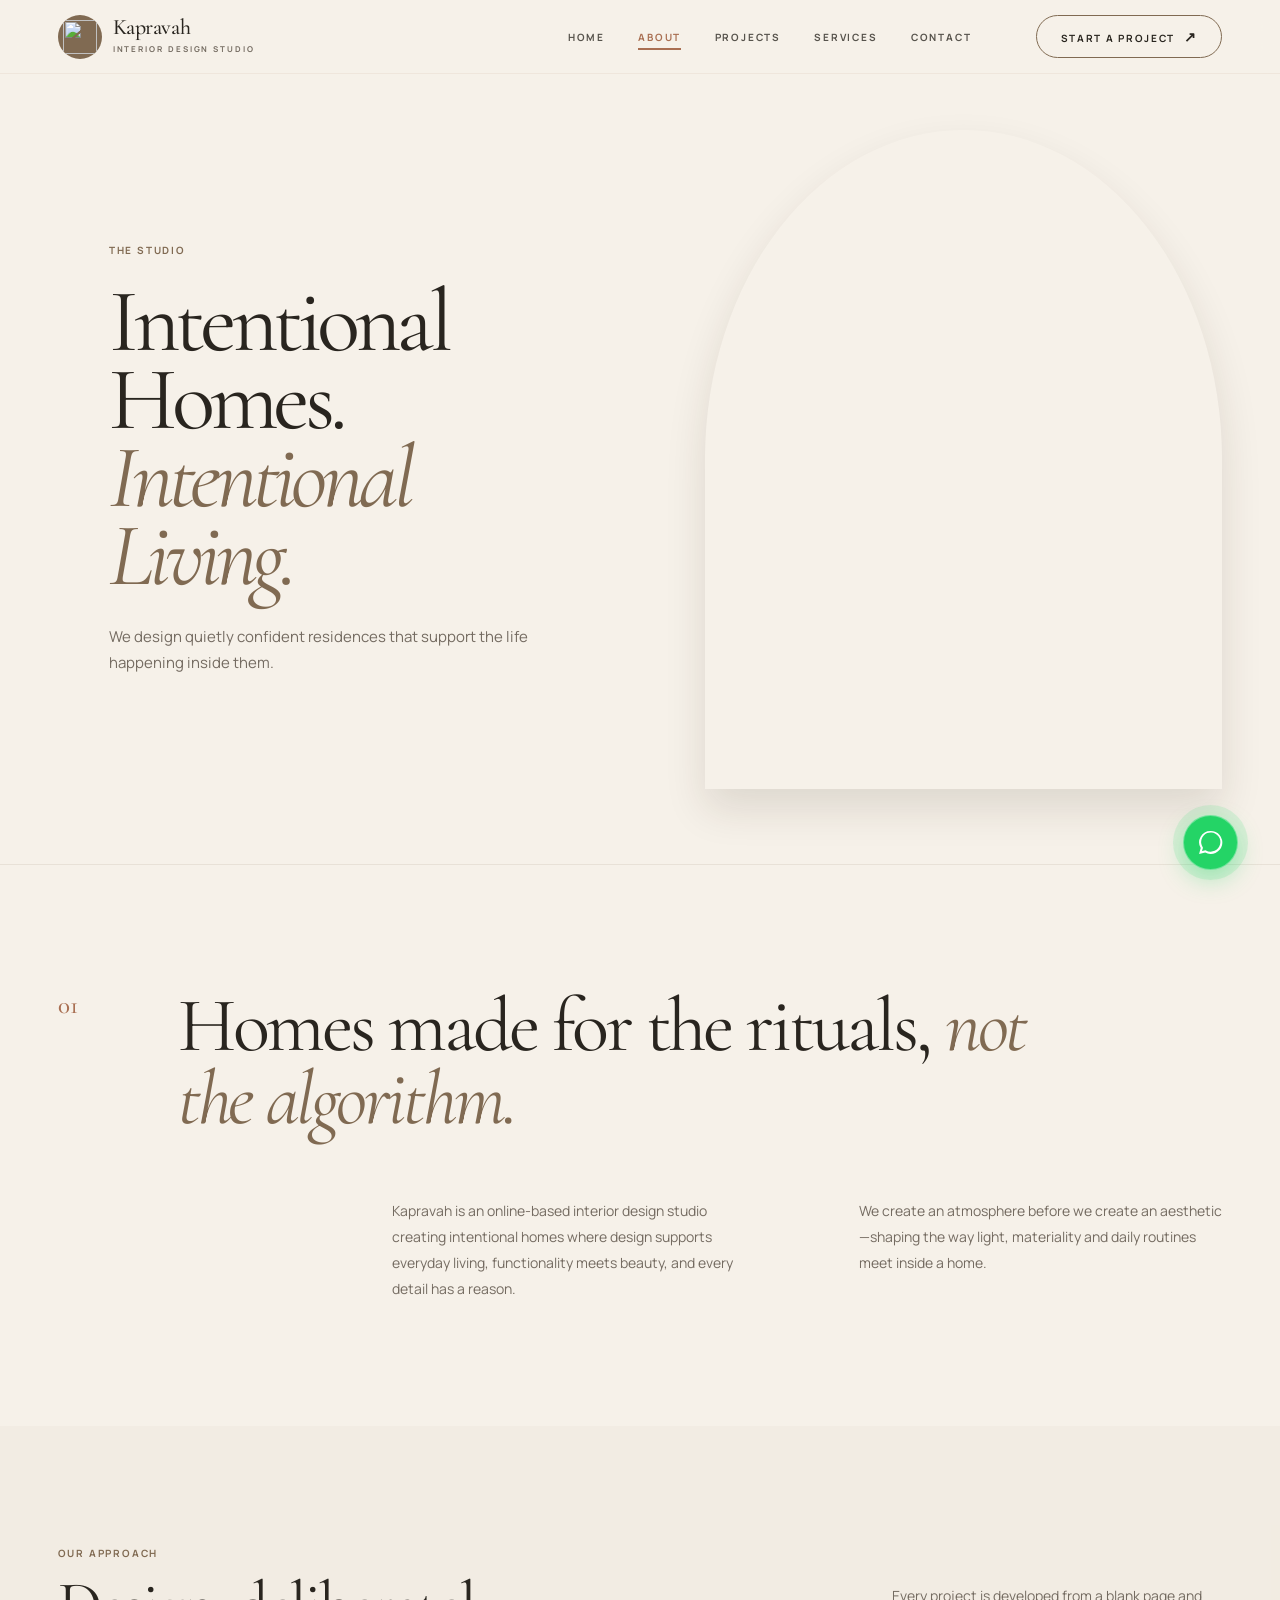
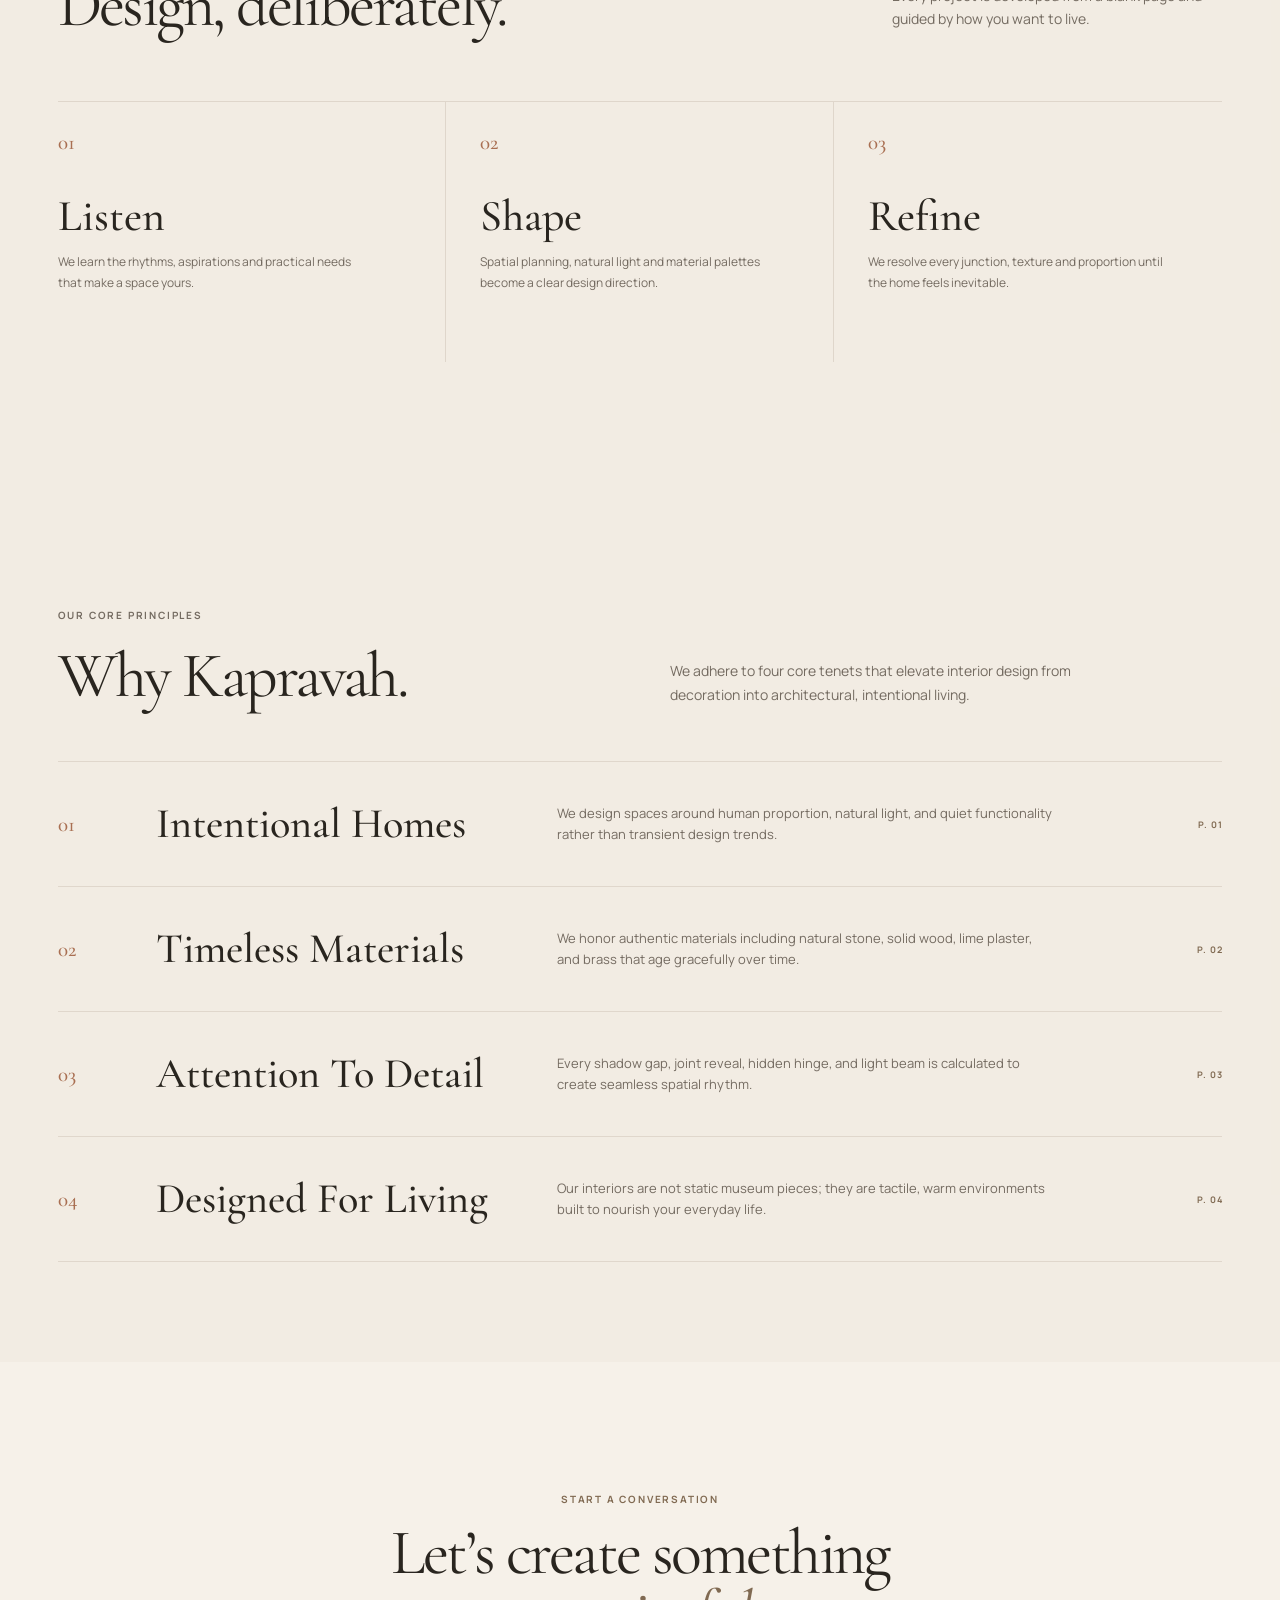
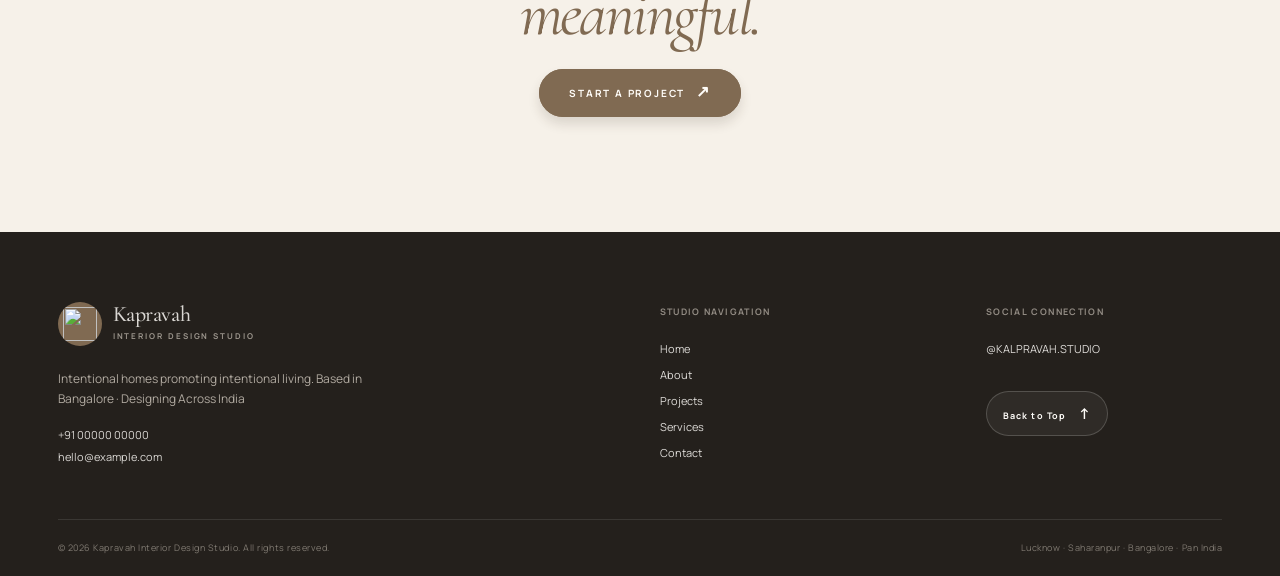
==== about/index.html @ a0713e0c "adding multi pages" ====
<!doctype html>
<html lang="en">
  <head>
    <meta charset="UTF-8" /><meta name="viewport" content="width=device-width, initial-scale=1.0" />
    <meta name="description" content="About Kapravah Studio." /><title>About — Kapravah Studio</title>
    <link rel="preconnect" href="https://fonts.googleapis.com" /><link rel="preconnect" href="https://fonts.gstatic.com" crossorigin />
    <link href="https://fonts.googleapis.com/css2?family=Cormorant+Garamond:ital,wght@0,300;0,400;0,500;0,600;1,400;1,500&family=Manrope:wght@300;400;500;600;700&display=swap" rel="stylesheet" />
    <link rel="stylesheet" href="../styles.css" />
  </head>
  <body class="inner-page">
    <button class="whatsapp" type="button" aria-label="Open WhatsApp placeholder" data-placeholder="WhatsApp"><span class="whatsapp-tip">Chat on WhatsApp</span><span class="whatsapp-pulse"></span><svg viewBox="0 0 32 32" aria-hidden="true"><path d="M16 3.2a12.6 12.6 0 0 0-10.8 19l-1.8 6.6 6.8-1.8A12.7 12.7 0 1 0 16 3.2Zm0 22.9c-1.8 0-3.5-.5-5-1.4l-.4-.2-4 1 1.1-3.8-.3-.4a10.6 10.6 0 1 1 8.6 4.8Z"/></svg></button>
    <header class="site-header" id="home"><a class="brand" href="../" aria-label="Kapravah Studio home"><span class="brand-mark"><img src="https://kalpravah-ali.vercel.app/logo-cream-transparent.png" alt="" /></span><span><strong>Kapravah</strong><small>INTERIOR DESIGN STUDIO</small></span></a><nav class="desktop-nav" aria-label="Main navigation"><a href="../">HOME</a><a class="active" href="./">ABOUT</a><a href="../projects/">PROJECTS</a><a href="../services/">SERVICES</a><a href="../contact/">CONTACT</a></nav><a class="header-cta desktop-cta" href="../contact/">START A PROJECT <span>↗</span></a><button class="menu-toggle" type="button" aria-expanded="false" aria-controls="mobile-menu"><span></span><span></span><span></span></button></header>
    <aside class="mobile-menu" id="mobile-menu" aria-hidden="true"><div class="mobile-menu-top"><a class="brand" href="../"><span class="brand-mark"><img src="https://kalpravah-ali.vercel.app/logo-cream-transparent.png" alt="" /></span><span><strong>Kapravah</strong><small>INTERIOR DESIGN STUDIO</small></span></a><button class="menu-close" type="button" aria-label="Close navigation menu">×</button></div><nav><a href="../">HOME</a><a href="./">ABOUT</a><a href="../projects/">PROJECTS</a><a href="../services/">SERVICES</a><a href="../contact/">CONTACT</a></nav><a class="mobile-project" href="../contact/">START A PROJECT</a></aside>
    <main>
      <section class="page-hero page-hero-about"><div class="page-hero-copy reveal"><p class="section-kicker">THE STUDIO</p><h1>Intentional Homes.<br /><em>Intentional Living.</em></h1><p>We design quietly confident residences that support the life happening inside them.</p></div><div class="page-hero-image reveal"><img src="https://kalpravah-ali.vercel.app/product/p1-1.jpg" alt="Kapravah living space" /></div></section>
      <section class="about-story"><div class="about-statement reveal"><span>01</span><h2>Homes made for the rituals, <em>not the algorithm.</em></h2></div><div class="about-columns reveal"><p>Kapravah is an online-based interior design studio creating intentional homes where design supports everyday living, functionality meets beauty, and every detail has a reason.</p><p>We create an atmosphere before we create an aesthetic—shaping the way light, materiality and daily routines meet inside a home.</p></div></section>
      <section class="process-section"><div class="section-heading reveal"><div><p class="section-kicker">OUR APPROACH</p><h2>Design, deliberately.</h2></div><p>Every project is developed from a blank page and guided by how you want to live.</p></div><div class="process-list"><article class="reveal"><span>01</span><h3>Listen</h3><p>We learn the rhythms, aspirations and practical needs that make a space yours.</p></article><article class="reveal"><span>02</span><h3>Shape</h3><p>Spatial planning, natural light and material palettes become a clear design direction.</p></article><article class="reveal"><span>03</span><h3>Refine</h3><p>We resolve every junction, texture and proportion until the home feels inevitable.</p></article></div></section>
      <section class="principles"><div class="principles-head reveal"><p class="section-kicker">OUR CORE PRINCIPLES</p><h2>Why Kapravah.</h2><p>We adhere to four core tenets that elevate interior design from decoration into architectural, intentional living.</p></div><div class="principle-list" id="principle-list"></div></section>
      <section class="inner-cta reveal"><p class="section-kicker">START A CONVERSATION</p><h2>Let’s create something <em>meaningful.</em></h2><a class="button button-solid" href="../contact/">START A PROJECT <span>↗</span></a></section>
    </main>
    <footer><div class="footer-top"><div class="footer-brand"><a class="brand" href="../"><span class="brand-mark"><img src="https://kalpravah-ali.vercel.app/logo-cream-transparent.png" alt="" /></span><span><strong>Kapravah</strong><small>INTERIOR DESIGN STUDIO</small></span></a><p>Intentional homes promoting intentional living. Based in Bangalore · Designing Across India</p><a href="tel:+910000000000">+91 00000 00000</a><a href="mailto:hello@example.com">hello@example.com</a></div><div class="footer-nav"><p>STUDIO NAVIGATION</p><a href="../">Home</a><a href="./">About</a><a href="../projects/">Projects</a><a href="../services/">Services</a><a href="../contact/">Contact</a></div><div class="footer-social"><p>SOCIAL CONNECTION</p><a href="../contact/">@KALPRAVAH.STUDIO</a><button type="button" data-scroll="home">Back to Top <span>↑</span></button></div></div><div class="footer-bottom"><span>© 2026 Kapravah Interior Design Studio. All rights reserved.</span><span>Lucknow · Saharanpur · Bangalore · Pan India</span></div></footer><div class="toast" role="status" aria-live="polite"></div><script src="../script.js"></script>
  </body>
</html>
---- styles.css ----
:root {
  --paper: #f6f1e9;
  --ivory: #fffdf9;
  --ink: #29251f;
  --muted: #746b61;
  --taupe: #806a52;
  --clay: #a96f52;
  --line: #e7ddd0;
  --dark: #24201c;
  --sans: "Manrope", sans-serif;
  --serif: "Cormorant Garamond", serif;
}

* { box-sizing: border-box; }
html { scroll-behavior: smooth; }
body { margin: 0; color: var(--ink); background: var(--paper); font-family: var(--sans); font-size: 14px; }
body.menu-open { overflow: hidden; }
button, a { font: inherit; }
button { cursor: pointer; }
a { color: inherit; text-decoration: none; }
img { display: block; width: 100%; }

.intro-screen { background: var(--paper); position: fixed; z-index: 100; inset: 0; color: var(--ink); transition: opacity .6s ease, visibility .6s ease; }
.intro-screen.is-gone { opacity: 0; visibility: hidden; pointer-events: none; }
.intro-kicker, .intro-location, .intro-year { position: absolute; color: var(--muted); font-size: 10px; letter-spacing: .22em; font-weight: 700; }
.intro-kicker { top: 9%; right: 6%; }
.intro-location { bottom: 7%; left: 6%; }
.intro-year { bottom: 7%; right: 6%; }
.intro-center { position: absolute; left: 50%; top: 49%; width: 500px; text-align: center; transform: translate(-50%, -50%); }
.intro-center h1 { margin: 0 0 48px; font: 400 clamp(44px, 5vw, 78px)/1 var(--serif); }
.intro-center h1 em { color: var(--taupe); }
.intro-counter { margin-bottom: 36px; font-family: var(--serif); }
.intro-counter span { font-size: clamp(56px, 5vw, 84px); line-height: 0; }
.intro-counter sup { font-size: 28px; color: var(--taupe); }
.intro-line { width: 55%; height: 1px; margin: 0 auto 24px; background: var(--line); }
.intro-center p { font-size: 10px; letter-spacing: .2em; font-weight: 700; }

.site-header { position: sticky; top: 0; z-index: 40; display: flex; align-items: center; justify-content: space-between; min-height: 74px; padding: 14px max(4.5vw, 24px); border-bottom: 1px solid rgba(231,221,208,.55); background: rgba(246,241,233,.86); backdrop-filter: blur(14px); }
.brand { display: inline-flex; align-items: center; gap: 11px; min-width: max-content; }
.brand-mark { width: 44px; height: 44px; padding: 5px; overflow: hidden; border-radius: 50%; background: var(--taupe); }
.brand-mark img { height: 100%; object-fit: contain; }
.brand strong { display: block; font: 500 22px/.8 var(--serif); letter-spacing: -.02em; }
.brand small { display: block; margin-top: 6px; color: var(--muted); font-size: 8px; font-weight: 700; letter-spacing: .24em; white-space: nowrap; }
.desktop-nav { display: flex; align-items: center; gap: clamp(20px, 2.6vw, 42px); margin-left: auto; margin-right: clamp(25px, 5vw, 76px); }
.desktop-nav a { position: relative; padding: 6px 0; color: rgba(41,37,31,.78); font-size: 10px; font-weight: 700; letter-spacing: .18em; }
.desktop-nav a::after { position: absolute; right: 0; bottom: 0; left: 0; height: 1.5px; content: ""; background: var(--clay); transform: scaleX(0); transform-origin: left; transition: transform .25s; }
.desktop-nav a:hover, .desktop-nav a.active { color: var(--clay); }
.desktop-nav a:hover::after, .desktop-nav a.active::after { transform: scaleX(1); }
.header-cta, .drawer-cta { border: 1px solid var(--taupe); border-radius: 999px; padding: 11px 24px; background: transparent; color: var(--ink); font-size: 10px; font-weight: 700; letter-spacing: .17em; transition: .25s ease; }
.header-cta:hover, .drawer-cta:hover { color: var(--ivory); background: var(--taupe); }
.header-cta span, .drawer-cta span { margin-left: 5px; font-size: 14px; }
.menu-toggle { display: none; width: 35px; padding: 5px 0; border: 0; background: none; }
.menu-toggle span { display: block; width: 20px; height: 2px; margin: 4px auto; background: var(--ink); transition: .25s; }
.menu-toggle i { display: none; }

.mobile-menu { position: fixed; z-index: 60; inset: 0; display: flex; flex-direction: column; padding: 24px; background: rgba(246,241,233,.98); transform: translateY(-105%); transition: transform .45s cubic-bezier(.2,.8,.2,1); }
.mobile-menu.open { transform: none; }
.mobile-menu-top { display: flex; align-items: center; justify-content: space-between; }
.mobile-menu .brand-mark { width: 43px; height: 43px; }
.mobile-menu .brand strong { font-size: 21px; }
.mobile-menu .drawer-cta { display: none; margin-left: auto; margin-right: 30px; }
.menu-close { width: 42px; height: 42px; border: 1px solid rgba(128,106,82,.5); border-radius: 50%; background: transparent; color: var(--taupe); font: 300 38px/32px var(--serif); }
.mobile-menu nav { display: grid; gap: 18px; padding: 34px 0 22px; }
.mobile-menu nav a { color: var(--muted); font-size: 14px; font-weight: 700; letter-spacing: .18em; }
.mobile-menu nav a:first-child { color: var(--clay); }
.mobile-project { width: 100%; margin-top: 0; border: 0; border-radius: 999px; padding: 14px; color: var(--ivory); background: var(--taupe); font-size: 10px; font-weight: 700; letter-spacing: .17em; }

.whatsapp { position: fixed; z-index: 45; right: 42px; bottom: 30px; display: grid; width: 55px; height: 55px; place-items: center; border: 1px solid rgba(255,255,255,.4); border-radius: 50%; background: #25d366; color: #fff; box-shadow: 0 9px 25px rgba(37,211,102,.35); transition: transform .2s; }
.whatsapp:hover { transform: scale(1.08); }
.whatsapp svg { position: relative; z-index: 1; width: 29px; fill: currentColor; }
.whatsapp-pulse { position: absolute; inset: -11px; z-index: -1; border-radius: 50%; background: rgba(37,211,102,.13); animation: pulse 2s infinite; }
.whatsapp-tip { position: absolute; right: 68px; width: max-content; padding: 8px 12px; border-radius: 99px; background: var(--ink); color: var(--ivory); font-size: 10px; opacity: 0; pointer-events: none; transform: translateX(10px); transition: .2s; }
.whatsapp:hover .whatsapp-tip { opacity: 1; transform: none; }
@keyframes pulse { 50% { transform: scale(.9); opacity: .25; } }

main { overflow: clip; }
.section-grid { position: relative; display: grid; grid-template-columns: minmax(0, 1fr) minmax(370px, .9fr); gap: clamp(54px, 7vw, 130px); max-width: 1440px; margin: auto; padding-right: max(4.5vw, 24px); padding-left: max(4.5vw, 24px); }
.hero { grid-template-columns: minmax(0, .875fr) minmax(370px, 1fr); min-height: calc(100vh - 74px); padding-top: 28px; padding-bottom: 98px; align-items: center; background-image: linear-gradient(90deg, transparent 24.95%, rgba(128,106,82,.08) 25%, transparent 25.05%, transparent 49.95%, rgba(128,106,82,.08) 50%, transparent 50.05%, transparent 74.95%, rgba(128,106,82,.08) 75%, transparent 75.05%); }
.hero-copy { padding-left: max(0px, 4vw); }
.eyebrow, .section-kicker { margin: 0 0 26px; color: var(--taupe); font-size: 10px; font-weight: 700; letter-spacing: .18em; }
.compass { display: inline-flex; align-items: center; gap: 8px; padding: 7px 13px; border: 1px solid rgba(128,106,82,.15); border-radius: 99px; background: rgba(237,228,216,.8); }
.compass::before { display: inline-grid; width: 12px; height: 12px; place-items: center; border: 1px solid var(--taupe); border-radius: 50%; content: "◇"; font-size: 8px; }
.hero h1 { max-width: 640px; margin: 0 0 34px; font: 400 clamp(58px, 6.1vw, 100px)/.91 var(--serif); letter-spacing: -.045em; }
.hero h1 span { display: block; }
@media (min-width: 701px) { .hero h1 span:first-child { max-width: 355px; } .hero h1 span:last-child { max-width: 410px; } }
.body-copy { max-width: 470px; margin: 0 0 37px; color: var(--muted); font-size: 16px; line-height: 1.65; }
.hero-actions, .contact-actions { display: flex; flex-wrap: wrap; gap: 16px; }
.button { border-radius: 99px; padding: 16px 29px; font-size: 10px; font-weight: 700; letter-spacing: .18em; transition: .25s ease; }
.button-solid { border: 1px solid var(--taupe); background: var(--taupe); color: var(--ivory); box-shadow: 0 7px 12px rgba(60,43,30,.14); }
.button-solid:hover { background: var(--clay); border-color: var(--clay); transform: translateY(-2px); }
.button span { margin-left: 7px; font-size: 16px; }
.button-outline { border: 1px solid rgba(128,106,82,.4); background: transparent; color: var(--ink); }
.button-outline:hover { border-color: var(--taupe); background: rgba(237,228,216,.55); }
.hero-photo { position: relative; max-width: 572px; margin: 0; padding-bottom: 19px; }
.hero-image-mask { overflow: hidden; border-radius: 260px 260px 0 0; box-shadow: 0 20px 37px rgba(50,33,19,.13); }
.hero-image-mask img { height: min(83vh, 750px); min-height: 520px; object-fit: cover; transition: transform 1s cubic-bezier(.2,.7,.2,1); }
.feature-chip { position: absolute; z-index: 2; bottom: -22px; left: -24px; width: 244px; padding: 15px 19px 17px; border: 1px solid var(--line); border-radius: 17px; background: rgba(255,253,249,.96); box-shadow: 0 12px 24px rgba(48,35,24,.18); }
.feature-chip > div { display: flex; justify-content: space-between; color: var(--taupe); font-size: 8px; font-weight: 700; letter-spacing: .12em; }
.feature-chip > div span { padding: 5px 8px; border-radius: 5px; background: var(--paper); }
.feature-chip strong { display: block; margin-top: 8px; font: 500 21px/1 var(--serif); }
.feature-chip small { display: block; margin-top: 5px; color: var(--muted); font-size: 9px; }

.studio { padding-top: 135px; padding-bottom: 132px; border-top: 1px solid rgba(128,106,82,.11); align-items: center; }
.studio-images { position: relative; min-height: 525px; padding: 0 60px 0 0; }
.studio-main-wrap { width: 83%; height: 505px; overflow: hidden; border-radius: 210px 210px 0 0; }
.studio-main { width: 100%; height: 100%; object-fit: cover; transition: transform 1s cubic-bezier(.2,.7,.2,1); }
.studio-detail { position: absolute; right: 0; bottom: 0; width: 45%; height: 260px; border: 4px solid var(--paper); border-radius: 12px; object-fit: cover; transition: transform .8s cubic-bezier(.2,.7,.2,1); }
.studio-copy { padding-right: max(0px, 3vw); }
.section-kicker i { display: inline-block; width: 30px; height: 1px; margin: 0 10px 3px 0; background: var(--clay); }
h2 { margin: 0; font: 400 clamp(48px, 5vw, 76px)/.95 var(--serif); letter-spacing: -.04em; }
h2 em { color: var(--taupe); }
.studio-copy > p:not(.section-kicker) { max-width: 610px; margin: 25px 0 0; color: var(--muted); font-size: 15px; line-height: 1.8; }
.studio-meta { display: flex; align-items: center; gap: 9px; margin-top: 28px; color: var(--taupe); font-size: 10px; font-weight: 700; letter-spacing: .15em; }
.studio-meta i { width: 8px; height: 8px; border-radius: 50%; background: var(--clay); }
.studio-meta b { color: var(--muted); font-weight: 500; }

.projects { max-width: 1440px; margin: auto; padding: 130px max(4.5vw, 24px) 140px; }
.section-heading { display: flex; align-items: end; justify-content: space-between; gap: 34px; margin-bottom: 46px; }
.section-heading .section-kicker { margin-bottom: 15px; }
.section-heading > p { max-width: 330px; margin: 0 0 6px; color: var(--muted); font-size: 14px; line-height: 1.65; }
.filters { display: flex; gap: 10px; margin-bottom: 47px; overflow: auto; padding-bottom: 5px; scrollbar-width: none; }
.filters::-webkit-scrollbar { display: none; }
.filters button { flex: none; border: 1px solid rgba(128,106,82,.17); border-radius: 99px; padding: 10px 17px; background: rgba(237,228,216,.45); color: var(--taupe); font-size: 9px; font-weight: 700; letter-spacing: .15em; transition: .25s; }
.filters button:hover, .filters button.active { border-color: var(--taupe); background: var(--taupe); color: var(--ivory); }
.projects-grid { display: grid; grid-template-columns: repeat(2, 1fr); gap: 65px 42px; }
.project-card { min-width: 0; animation: appear .35s ease both; }
.project-image { position: relative; aspect-ratio: 16/10.6; overflow: hidden; border-radius: 31px; background: #e5dccf; }
.project-image::after { position: absolute; inset: 0; content: ""; background: linear-gradient(to top, rgba(30,24,18,.46), transparent 50%); opacity: .4; transition: .3s; }
.project-image img { height: 100%; object-fit: cover; transition: transform .7s; }
.project-card:hover .project-image img { transform: scale(1.04); }
.project-card:hover .project-image::after { opacity: .75; }
.project-number { position: absolute; z-index: 1; top: 18px; right: 19px; padding: 8px 10px; border-radius: 5px; background: rgba(41,37,31,.68); color: var(--ivory); font-size: 9px; letter-spacing: .13em; }
.project-type { margin: 19px 0 11px; color: var(--taupe); font-size: 9px; font-weight: 700; letter-spacing: .14em; }
.project-card h3 { margin: 0; font: 500 clamp(30px, 2.9vw, 44px)/.95 var(--serif); }
.project-card > p { max-width: 590px; margin: 13px 0 0; color: var(--muted); font-size: 12px; line-height: 1.7; }
.project-card > p span { display: inline-block; margin: 9px 0 0; color: var(--taupe); font-size: 10px; font-weight: 700; letter-spacing: .05em; }

.portfolio { padding: 95px 0 120px; border-top: 1px solid rgba(128,106,82,.1); text-align: center; }
.portfolio-title h2 { font-size: clamp(60px, 7vw, 112px); }
.portfolio-title p { margin: 16px 0 0; color: var(--muted); font-size: 15px; }
.carousel { position: relative; max-width: 1290px; height: 510px; margin: 25px auto 0; perspective: 1200px; }
.carousel-stage { position: relative; width: 100%; height: 100%; overflow: hidden; }
.slide { position: absolute; top: 23px; left: 50%; width: 330px; height: 455px; overflow: hidden; border-radius: 24px; transform: translateX(-50%); transition: transform .65s cubic-bezier(.2,.7,.2,1), opacity .5s, filter .5s; }
.slide img { height: 100%; object-fit: cover; transition: transform .85s cubic-bezier(.2,.7,.2,1); }
.slide::after { position: absolute; inset: 0; content: ""; background: linear-gradient(to top, rgba(0,0,0,.8), transparent 55%); }
.slide.active { z-index: 4; box-shadow: 0 20px 50px rgba(0,0,0,.3); }
.slide.side-left { z-index: 2; opacity: .72; filter: brightness(.8); transform: translateX(calc(-50% - 270px)) scale(.83) rotateY(16deg); }
.slide.side-right { z-index: 2; opacity: .72; filter: brightness(.8); transform: translateX(calc(-50% + 270px)) scale(.83) rotateY(-16deg); }
.slide.far-left { z-index: 1; opacity: .42; filter: brightness(.7); transform: translateX(calc(-50% - 505px)) scale(.7) rotateY(18deg); }
.slide.far-right { z-index: 1; opacity: .42; filter: brightness(.7); transform: translateX(calc(-50% + 505px)) scale(.7) rotateY(-18deg); }
.slide.hidden { opacity: 0; pointer-events: none; transform: translateX(-50%) scale(.5); }
.slide-caption { position: absolute; z-index: 1; right: 0; bottom: 0; left: 0; padding: 28px; text-align: left; color: var(--ivory); opacity: 0; transform: translateY(10px); transition: .3s .15s; }
.slide.active .slide-caption { opacity: 1; transform: none; }
.slide-caption span { font-size: 8px; font-weight: 700; letter-spacing: .16em; }
.slide-caption h3 { margin: 8px 0 0; font: 400 32px/.95 var(--serif); }
.carousel-arrow { position: absolute; z-index: 10; top: 50%; display: grid; width: 51px; height: 51px; place-items: center; border: 0; border-radius: 50%; background: rgba(255,255,255,.9); color: var(--ink); box-shadow: 0 4px 16px rgba(0,0,0,.08); font: 400 38px/1 var(--serif); transform: translateY(-50%); transition: .2s; }
.carousel-arrow:hover { background: #fff; transform: translateY(-50%) scale(1.08); }
.carousel-arrow.prev { left: 1.5%; }
.carousel-arrow.next { right: 1.5%; }
.portfolio-copy { margin-top: 22px; }
.portfolio-copy p { margin: 0; color: var(--muted); font-size: 14px; line-height: 1.6; }
.portfolio-copy div { display: flex; justify-content: center; gap: 32px; margin-top: 24px; }
.portfolio-copy button { border: 0; border-bottom: 1px solid var(--muted); padding: 0 0 6px; background: transparent; color: var(--ink); font-size: 10px; font-weight: 700; letter-spacing: .16em; }
.portfolio-copy button span { margin-left: 5px; font-size: 16px; }

.services { max-width: 1440px; margin: auto; padding: 130px max(4.5vw, 24px); border-top: 1px solid rgba(128,106,82,.1); }
.services-intro { display: grid; grid-template-columns: 1.2fr .8fr; gap: 16px 50px; align-items: end; margin-bottom: 60px; }
.services-intro .section-kicker { grid-column: 1/-1; margin: 0; }
.services-intro > p { max-width: 450px; margin: 0 0 5px; color: var(--muted); line-height: 1.7; }
.services-grid { display: grid; grid-template-columns: repeat(4, 1fr); gap: 20px; }
.service-card { display: flex; flex-direction: column; min-height: 100%; overflow: hidden; border: 1px solid rgba(128,106,82,.12); border-radius: 7px; background: rgba(255,253,249,.37); box-shadow: 0 3px 7px rgba(66,47,30,.02); transition: .25s; }
.service-card:hover { box-shadow: 0 12px 24px rgba(66,47,30,.09); transform: translateY(-5px); }
.service-card img { aspect-ratio: 16/9; object-fit: cover; transition: transform .8s cubic-bezier(.2,.7,.2,1); }
.service-body { display: flex; flex: 1; flex-direction: column; padding: 23px; }
.service-num { margin-bottom: 19px; color: var(--clay); font: 500 16px/1 var(--serif); }
.service-card h3 { min-height: 52px; margin: 0; font: 500 28px/.98 var(--serif); }
.service-card > .service-body > p { flex: 1; margin: 14px 0; color: var(--muted); font-size: 11px; line-height: 1.65; }
.service-tags { display: grid; grid-template-columns: 1fr 1fr; gap: 5px; margin: 0 0 19px; color: var(--taupe); font-size: 8px; font-weight: 700; line-height: 1.3; letter-spacing: .04em; }
.service-card button { width: 100%; padding: 11px 0; border: 0; border-top: 1px solid rgba(128,106,82,.2); background: transparent; color: var(--taupe); font-size: 8px; font-weight: 700; letter-spacing: .13em; text-align: left; }
.service-card button::after { content: " ↗"; float: right; font-size: 14px; }

.principles { padding: 125px max(4.5vw, 24px) 100px; background: rgba(237,228,216,.42); }
.principles-head, .principle-list, .stats { max-width: 1310px; margin-right: auto; margin-left: auto; }
.principles-head { display: grid; grid-template-columns: 1fr 1fr; gap: 22px 60px; align-items: end; margin-bottom: 54px; }
.principles-head .section-kicker { grid-column: 1/-1; margin: 0; }
.principles-head > p { max-width: 450px; margin: 0; color: var(--muted); line-height: 1.7; }
.principle-list { border-top: 1px solid rgba(128,106,82,.16); }
.principle { display: grid; grid-template-columns: 70px minmax(220px, .75fr) 1.15fr 65px; gap: 28px; align-items: center; min-height: 125px; padding: 25px 0; border-bottom: 1px solid rgba(128,106,82,.16); }
.principle > span:first-child { color: var(--clay); font: 500 21px var(--serif); }
.principle h3 { margin: 0; font: 500 clamp(30px, 3.3vw, 48px)/.9 var(--serif); }
.principle p { max-width: 500px; margin: 0; color: var(--muted); font-size: 13px; line-height: 1.65; }
.principle > span:last-child { color: var(--taupe); font-size: 9px; font-weight: 700; letter-spacing: .1em; text-align: right; }
.stats { display: grid; grid-template-columns: repeat(4, 1fr); margin-top: 83px; border: 1px solid rgba(128,106,82,.15); background: rgba(255,253,249,.36); }
.stats div { min-height: 190px; padding: 25px; border-right: 1px solid rgba(128,106,82,.15); }
.stats div:last-child { border: 0; }
.stats b { display: block; margin-bottom: 19px; font: 500 55px/.8 var(--serif); }
.stats span { font-size: 9px; font-weight: 700; letter-spacing: .1em; }
.stats p { margin: 9px 0 0; color: var(--muted); font-size: 10px; line-height: 1.5; }

.contact { padding-top: 130px; padding-bottom: 135px; align-items: center; }
.contact-copy { padding-left: max(0px, 4vw); }
.contact-copy > p:not(.section-kicker) { max-width: 470px; margin: 25px 0 30px; color: var(--muted); font-size: 15px; line-height: 1.7; }
.contact-actions a { align-self: center; padding-bottom: 6px; border-bottom: 1px solid var(--muted); font-size: 10px; font-weight: 700; letter-spacing: .18em; }
.contact-actions a span { margin-left: 6px; font-size: 16px; }
.contact-image { overflow: hidden; border-radius: 210px 210px 0 0; }
.contact-image img { height: 540px; object-fit: cover; transition: transform 1s cubic-bezier(.2,.7,.2,1); }

@media (hover: hover) and (pointer: fine) {
  .hero-photo:hover .hero-image-mask img { transform: scale(1.035); }
  .studio-images:hover .studio-main { transform: scale(1.04); }
  .studio-images:hover .studio-detail { transform: scale(1.035); }
  .project-card:hover .project-image img { transform: scale(1.055); }
  .slide.active:hover img { transform: scale(1.045); }
  .service-card:hover img { transform: scale(1.045); }
  .contact-image:hover img { transform: scale(1.04); }
}

footer { padding: 70px max(4.5vw, 24px) 22px; background: var(--dark); color: var(--ivory); }
.footer-top { display: grid; grid-template-columns: 1.3fr .6fr .6fr; gap: 90px; max-width: 1310px; margin: auto; padding-bottom: 55px; }
footer .brand { color: var(--ivory); }
footer .brand small { color: rgba(237,228,216,.6); }
.footer-brand > p { max-width: 335px; margin: 23px 0 18px; color: rgba(237,228,216,.7); font-size: 12px; line-height: 1.7; }
.footer-brand > a { display: block; margin-top: 7px; color: rgba(255,253,249,.83); font-size: 11px; }
.footer-brand > .brand { display: inline-flex; margin-top: 0; }
.footer-nav, .footer-social { display: grid; align-content: start; gap: 11px; }
.footer-nav p, .footer-social p { margin: 3px 0 12px; color: rgba(237,228,216,.55); font-size: 9px; font-weight: 700; letter-spacing: .15em; }
.footer-nav a, .footer-social a { color: rgba(255,253,249,.85); font-size: 11px; }
.footer-social button { width: max-content; margin-top: 24px; border: 1px solid rgba(255,253,249,.18); border-radius: 99px; padding: 11px 16px; background: rgba(255,253,249,.05); color: var(--ivory); font-size: 9px; font-weight: 700; letter-spacing: .12em; }
.footer-social button span { margin-left: 10px; font-size: 15px; }
.footer-bottom { display: flex; justify-content: space-between; gap: 16px; max-width: 1310px; margin: auto; padding-top: 21px; border-top: 1px solid rgba(255,253,249,.1); color: rgba(237,228,216,.46); font-size: 9px; letter-spacing: .06em; }
.toast { position: fixed; z-index: 1000; bottom: 25px; left: 50%; max-width: calc(100% - 40px); padding: 13px 20px; border-radius: 99px; background: var(--ink); color: var(--ivory); font-size: 11px; opacity: 0; pointer-events: none; transform: translate(-50%, 30px); transition: .3s ease; }
.toast.show { opacity: 1; transform: translate(-50%, 0); }
.reveal { opacity: 0; transform: translateY(28px); transition: opacity .7s ease, transform .7s ease; }
.reveal.visible { opacity: 1; transform: none; }
@keyframes appear { from { opacity: 0; transform: translateY(12px); } to { opacity: 1; transform: none; } }

/* Inner pages */
.inner-page .site-header { position: sticky; }
.page-hero { display: grid; grid-template-columns: minmax(0, 1fr) minmax(420px, .95fr); min-height: min(790px, calc(100vh - 74px)); max-width: 1440px; margin: auto; padding: 56px max(4.5vw, 24px) 75px; gap: clamp(50px, 8vw, 145px); align-items: center; }
.page-hero-copy { padding-left: max(0px, 4vw); }
.page-hero h1, .contact-page-hero h1 { margin: 0; font: 400 clamp(66px, 7vw, 112px)/.87 var(--serif); letter-spacing: -.055em; }
.page-hero h1 em, .contact-page-hero h1 em { color: var(--taupe); }
.page-hero-copy > p:not(.section-kicker), .contact-page-copy > p:not(.section-kicker) { max-width: 470px; margin: 29px 0 0; color: var(--muted); font-size: 15px; line-height: 1.75; }
.page-hero-image { overflow: hidden; align-self: stretch; min-height: 520px; border-radius: 280px 280px 0 0; box-shadow: 0 20px 42px rgba(50,33,19,.12); }
.page-hero-image img { height: 100%; object-fit: cover; transition: transform 1s cubic-bezier(.2,.7,.2,1); }
.page-hero-image:hover img { transform: scale(1.045); }
.page-hero-about .page-hero-image { border-radius: 50% 50% 0 0; }
.page-hero-projects .page-hero-image { border-radius: 250px 250px 0 0; }
.about-story { max-width: 1280px; margin: auto; padding: 125px max(4.5vw, 24px); border-top: 1px solid rgba(128,106,82,.12); }
.about-statement { display: grid; grid-template-columns: 90px 1fr; gap: 30px; align-items: start; }
.about-statement > span { color: var(--clay); font: 500 25px var(--serif); }
.about-statement h2 { max-width: 930px; font-size: clamp(52px, 6vw, 96px); }
.about-columns { display: grid; grid-template-columns: 1fr 1fr; gap: clamp(35px, 8vw, 150px); max-width: 830px; margin: 62px 0 0 auto; }
.about-columns p { margin: 0; color: var(--muted); font-size: 14px; line-height: 1.85; }
.process-section { padding: 120px max(4.5vw, 24px); background: rgba(237,228,216,.42); }
.process-section > .section-heading, .process-list { max-width: 1280px; margin-right: auto; margin-left: auto; }
.process-list { display: grid; grid-template-columns: repeat(3, 1fr); margin-top: 65px; border-top: 1px solid rgba(128,106,82,.17); }
.process-list article { min-height: 260px; padding: 28px 34px 20px; border-right: 1px solid rgba(128,106,82,.17); }
.process-list article:first-child { padding-left: 0; }
.process-list article:last-child { border-right: 0; }
.process-list span { color: var(--clay); font: 500 21px var(--serif); }
.process-list h3 { margin: 42px 0 14px; font: 500 44px/.9 var(--serif); }
.process-list p { max-width: 310px; margin: 0; color: var(--muted); font-size: 12px; line-height: 1.75; }
.inner-cta { padding: 130px 24px; text-align: center; }
.inner-cta h2 { max-width: 700px; margin: 0 auto 35px; }
.inner-cta .section-kicker { margin-bottom: 17px; }
.all-projects { padding-top: 35px; }
.standalone-services { padding-top: 50px; }
.service-note { display: grid; grid-template-columns: 1fr 1.15fr; gap: 45px 80px; align-items: end; padding: 130px max(4.5vw, 24px); background: rgba(237,228,216,.42); }
.service-note > * { max-width: 610px; }
.service-note h2 { grid-row: 2 / span 2; }
.service-note p:not(.section-kicker) { margin: 0 0 10px; color: var(--muted); line-height: 1.75; }
.service-note .button { width: max-content; }
.contact-page-hero { display: grid; grid-template-columns: .9fr 1fr; min-height: calc(100vh - 74px); max-width: 1440px; margin: auto; padding: 75px max(4.5vw, 24px) 105px; gap: clamp(55px, 8vw, 155px); align-items: center; }
.contact-page-copy { padding-left: max(0px, 4vw); }
.contact-page-image { overflow: hidden; min-height: 560px; border-radius: 280px 280px 0 0; }
.contact-page-image img { height: 100%; object-fit: cover; transition: transform 1s cubic-bezier(.2,.7,.2,1); }
.contact-page-image:hover img { transform: scale(1.045); }
.contact-details { display: grid; gap: 9px; margin-top: 45px; color: var(--taupe); font-size: 11px; font-weight: 700; letter-spacing: .08em; }
.contact-details span { margin-top: 9px; color: var(--muted); font-weight: 500; }
.enquiry { display: grid; grid-template-columns: .9fr 1.1fr; gap: 80px; padding: 125px max(9vw, 24px); border-top: 1px solid rgba(128,106,82,.12); background: rgba(237,228,216,.35); }
.enquiry-form { display: grid; gap: 22px; }
.enquiry-form label { display: grid; gap: 9px; color: var(--taupe); font-size: 9px; font-weight: 700; letter-spacing: .15em; }
.enquiry-form input, .enquiry-form select, .enquiry-form textarea { width: 100%; border: 0; border-bottom: 1px solid rgba(128,106,82,.4); border-radius: 0; padding: 8px 0 13px; outline: 0; background: transparent; color: var(--ink); font: 400 14px var(--sans); }
.enquiry-form textarea { resize: vertical; }
.enquiry-form input:focus, .enquiry-form select:focus, .enquiry-form textarea:focus { border-bottom-color: var(--clay); }
.enquiry-form .button { justify-self: start; margin-top: 8px; }
.form-note { margin: 0; color: var(--muted); font-size: 10px; line-height: 1.5; }

@media (max-width: 980px) {
  .desktop-nav, .desktop-cta { display: none; }
  .menu-toggle { display: block; }
  .mobile-menu .drawer-cta { display: block; }
  .hero { grid-template-columns: 1fr 1fr; min-height: auto; padding-top: 80px; }
  .section-grid { grid-template-columns: 1fr 1fr; gap: 40px; }
  .hero-copy { padding-left: 0; }
  .hero h1 { font-size: clamp(56px, 8.2vw, 80px); }
  .studio { padding-top: 105px; padding-bottom: 105px; }
  .studio-images { min-height: 435px; padding-right: 35px; }
  .studio-main-wrap { height: 405px; }
  .studio-detail { width: 45%; height: 200px; }
  .services-grid { grid-template-columns: repeat(2, 1fr); }
  .service-card h3 { font-size: 31px; }
  .projects-grid { gap: 45px 24px; }
  .principle { grid-template-columns: 48px minmax(170px, .75fr) 1.1fr 40px; gap: 18px; }
  .carousel { height: 470px; }
  .slide { width: 300px; height: 430px; }
  .slide.side-left { transform: translateX(calc(-50% - 210px)) scale(.75); }
  .slide.side-right { transform: translateX(calc(-50% + 210px)) scale(.75); }
  .slide.far-left { transform: translateX(calc(-50% - 380px)) scale(.58); }
  .slide.far-right { transform: translateX(calc(-50% + 380px)) scale(.58); }
  .page-hero, .contact-page-hero { grid-template-columns: 1fr 1fr; gap: 45px; }
  .page-hero-copy, .contact-page-copy { padding-left: 0; }
  .page-hero h1, .contact-page-hero h1 { font-size: clamp(58px, 7.2vw, 82px); }
  .service-note { gap: 40px; }
}

@media (max-width: 700px) {
  .intro-kicker { top: 7%; right: 6%; }
  .intro-center { width: calc(100% - 48px); }
  .intro-location, .intro-year { bottom: 6%; font-size: 8px; }
  .site-header { min-height: 78px; padding: 16px 24px; }
  .brand-mark { width: 43px; height: 43px; }
  .brand strong { font-size: 21px; }
  .brand small { font-size: 7px; }
  .mobile-menu .drawer-cta { display: block; margin-right: 16px; padding: 10px 13px; font-size: 8px; }
  .whatsapp { right: 22px; bottom: 22px; width: 55px; height: 55px; }
  .section-grid { grid-template-columns: 1fr; gap: 45px; padding-right: 24px; padding-left: 24px; }
  .hero { grid-template-columns: 1fr; padding-top: 33px; padding-bottom: 78px; background-image: linear-gradient(90deg, transparent 24.8%, rgba(128,106,82,.07) 25%, transparent 25.2%, transparent 49.8%, rgba(128,106,82,.07) 50%, transparent 50.2%, transparent 74.8%, rgba(128,106,82,.07) 75%, transparent 75.2%); }
  .eyebrow { margin-bottom: 35px; font-size: 9px; }
  .compass { padding: 6px 12px; }
  .hero h1 { margin-bottom: 21px; font-size: 52px; line-height: .95; }
  .body-copy { margin-bottom: 35px; font-size: 15px; }
  .hero-actions { gap: 18px; }
  .button { padding: 15px 25px; }
  .hero-photo { width: calc(100% - 64px); margin-top: 12px; }
  .hero-image-mask img { min-height: 0; height: auto; aspect-ratio: 4/5; }
  .feature-chip { bottom: -28px; left: -25px; width: 225px; padding: 14px; }
  .feature-chip strong { font-size: 20px; }
  .studio { padding-top: 105px; padding-bottom: 96px; }
  .studio-images { min-height: 420px; padding-right: 30px; }
  .studio-main-wrap { width: 86%; height: 395px; }
  .studio-detail { width: 43%; height: 190px; }
  .studio-copy { padding: 0; }
  h2 { font-size: clamp(44px, 13vw, 70px); }
  .studio-copy > p:not(.section-kicker) { margin-top: 22px; font-size: 14px; }
  .studio-meta { display: grid; grid-template-columns: 8px 1fr; margin-top: 26px; font-size: 9px; line-height: 1.6; }
  .studio-meta b { grid-column: 2; }
  .projects { padding: 92px 24px; }
  .section-heading { display: block; margin-bottom: 32px; }
  .section-heading .section-kicker { margin-bottom: 17px; }
  .section-heading > p { margin-top: 18px; font-size: 13px; }
  .filters { margin-right: -24px; margin-bottom: 35px; }
  .projects-grid { grid-template-columns: 1fr; gap: 44px; }
  .project-image { border-radius: 26px; }
  .project-card h3 { font-size: 37px; }
  .project-card > p { font-size: 11px; }
  .portfolio { padding: 80px 0 90px; }
  .portfolio-title h2 { font-size: 70px; }
  .portfolio-title p { padding: 0 28px; font-size: 13px; }
  .carousel { height: 390px; margin-top: 10px; }
  .slide { top: 17px; width: 210px; height: 330px; border-radius: 18px; }
  .slide.side-left { opacity: .54; transform: translateX(calc(-50% - 148px)) scale(.72); }
  .slide.side-right { opacity: .54; transform: translateX(calc(-50% + 148px)) scale(.72); }
  .slide.far-left, .slide.far-right { opacity: 0; }
  .slide-caption { padding: 19px; }
  .slide-caption h3 { font-size: 24px; }
  .carousel-arrow { width: 42px; height: 42px; font-size: 32px; }
  .carousel-arrow.prev { left: 9px; }
  .carousel-arrow.next { right: 9px; }
  .portfolio-copy { padding: 0 24px; }
  .portfolio-copy p { font-size: 13px; }
  .portfolio-copy div { gap: 25px; }
  .desktop-break { display: none; }
  .services { padding: 92px 24px; }
  .services-intro { display: block; margin-bottom: 35px; }
  .services-intro .section-kicker { margin-bottom: 17px; }
  .services-intro > p { margin-top: 20px; font-size: 13px; }
  .services-grid { grid-template-columns: 1fr; gap: 16px; }
  .service-card { display: grid; grid-template-columns: 43% 57%; }
  .service-card img { height: 100%; min-height: 190px; aspect-ratio: auto; }
  .service-body { padding: 18px; }
  .service-num { margin-bottom: 12px; }
  .service-card h3 { min-height: 0; font-size: 28px; }
  .service-card > .service-body > p { margin: 10px 0; font-size: 10px; }
  .service-tags { display: none; }
  .principles { padding: 90px 24px 72px; }
  .principles-head { display: block; margin-bottom: 35px; }
  .principles-head .section-kicker { margin-bottom: 17px; }
  .principles-head > p { margin-top: 20px; font-size: 13px; }
  .principle { grid-template-columns: 38px 1fr 24px; gap: 10px; min-height: 0; padding: 23px 0; }
  .principle h3 { font-size: 34px; }
  .principle p { grid-column: 2; font-size: 11px; }
  .principle > span:last-child { align-self: start; }
  .stats { grid-template-columns: 1fr 1fr; margin-top: 55px; }
  .stats div { min-height: 160px; padding: 19px; border-bottom: 1px solid rgba(128,106,82,.15); }
  .stats div:nth-child(2) { border-right: 0; }
  .stats b { font-size: 44px; }
  .stats span { font-size: 8px; }
  .stats p { font-size: 9px; }
  .contact { gap: 55px; padding-top: 90px; padding-bottom: 80px; }
  .contact-copy { padding-left: 0; }
  .contact-copy > p:not(.section-kicker) { margin-top: 21px; font-size: 14px; }
  .contact-image { width: calc(100% - 50px); margin: auto; }
  .contact-image img { height: 420px; }
  footer { padding: 57px 24px 22px; }
  .footer-top { grid-template-columns: 1fr; gap: 35px; padding-bottom: 40px; }
  .footer-nav, .footer-social { gap: 10px; }
  .footer-social button { margin-top: 10px; }
  .footer-bottom { display: grid; gap: 7px; font-size: 8px; line-height: 1.5; }
  .page-hero, .contact-page-hero { grid-template-columns: 1fr; min-height: auto; padding: 48px 24px 86px; gap: 46px; }
  .page-hero h1, .contact-page-hero h1 { font-size: 58px; }
  .page-hero-image, .contact-page-image { width: calc(100% - 44px); min-height: 410px; margin: auto; border-radius: 200px 200px 0 0; }
  .about-story { padding: 90px 24px; }
  .about-statement { grid-template-columns: 40px 1fr; gap: 12px; }
  .about-statement h2 { font-size: 48px; }
  .about-columns { grid-template-columns: 1fr; gap: 22px; margin-top: 42px; }
  .process-section { padding: 90px 24px; }
  .process-list { grid-template-columns: 1fr; margin-top: 38px; }
  .process-list article, .process-list article:first-child { min-height: 0; padding: 24px 0; border-right: 0; border-bottom: 1px solid rgba(128,106,82,.17); }
  .process-list h3 { margin: 25px 0 10px; font-size: 38px; }
  .inner-cta { padding: 90px 24px; }
  .service-note { display: block; padding: 90px 24px; }
  .service-note h2 { margin: 16px 0 23px; }
  .service-note .button { margin-top: 25px; }
  .contact-page-copy { padding: 0; }
  .contact-details { margin-top: 30px; }
  .enquiry { grid-template-columns: 1fr; gap: 45px; padding: 90px 24px; }
}

@media (prefers-reduced-motion: reduce) {
  *, *::before, *::after { scroll-behavior: auto !important; animation-duration: .01ms !important; transition-duration: .01ms !important; }
}
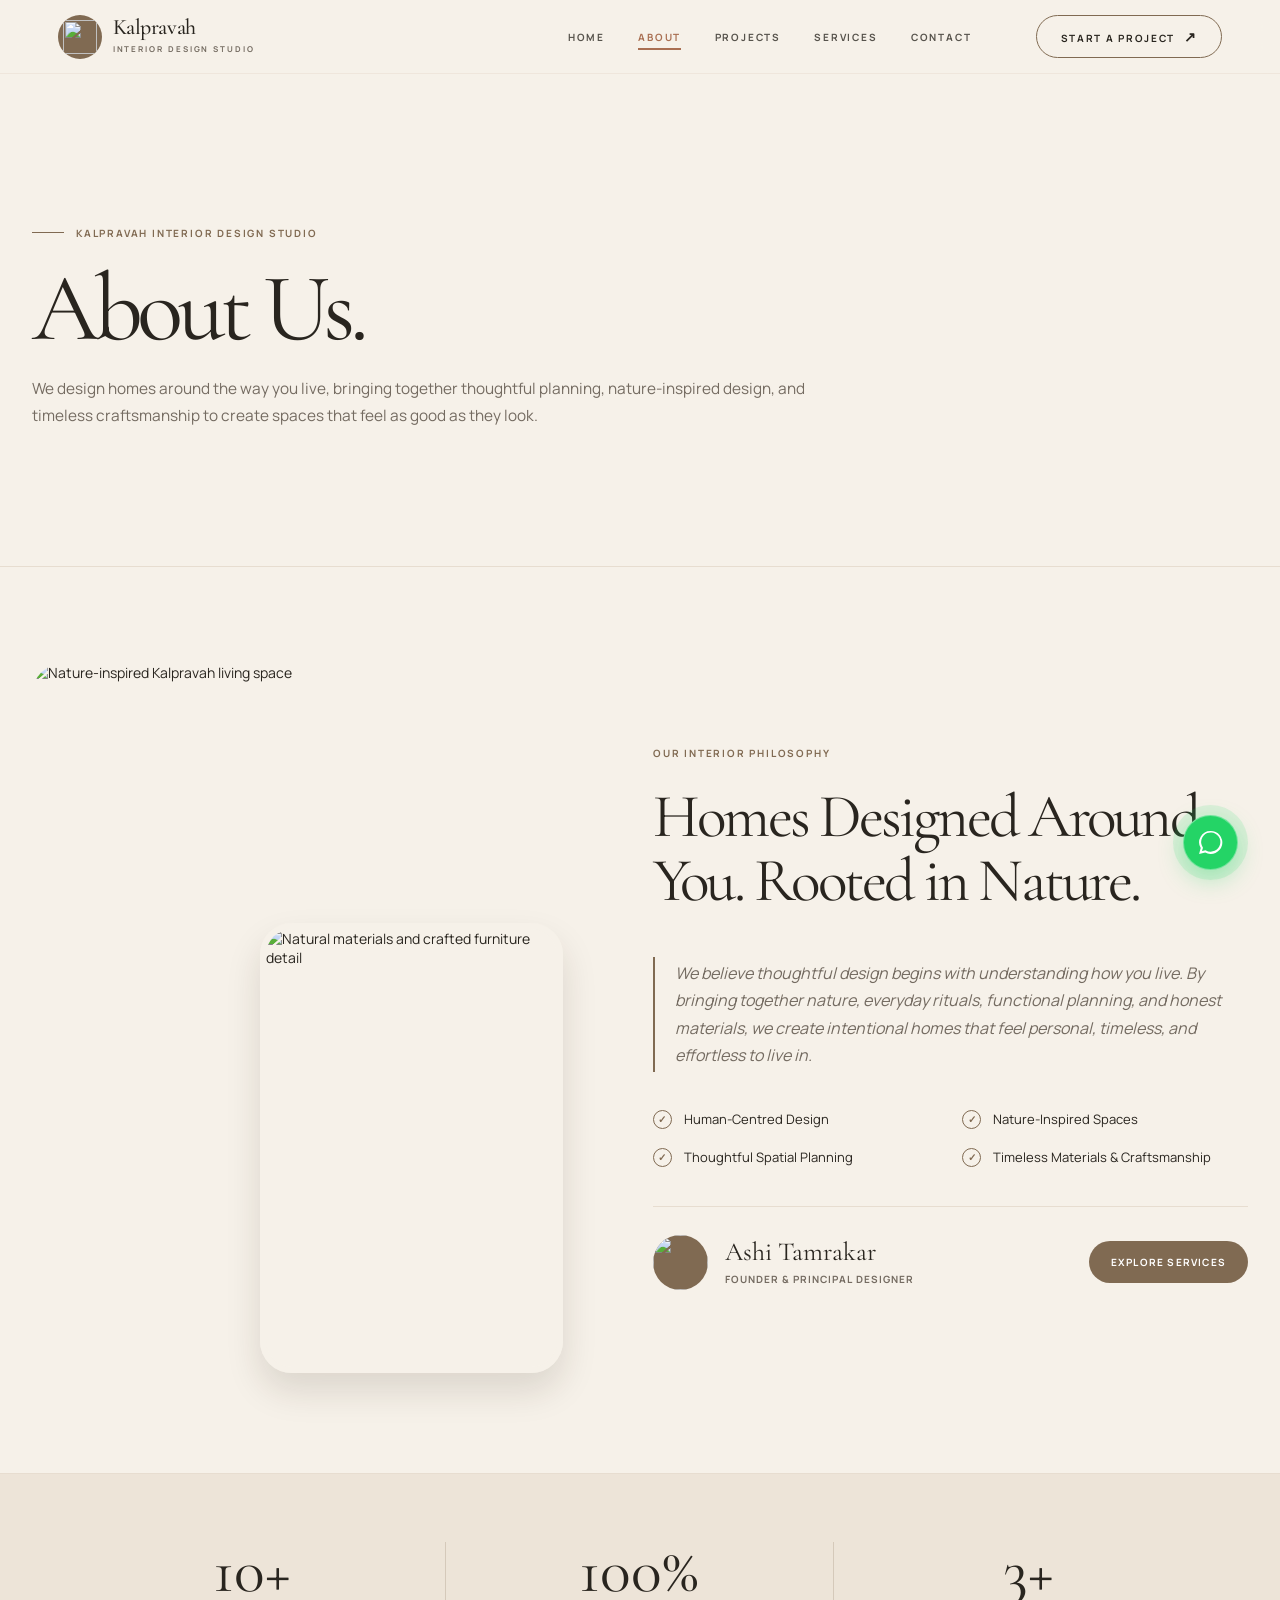
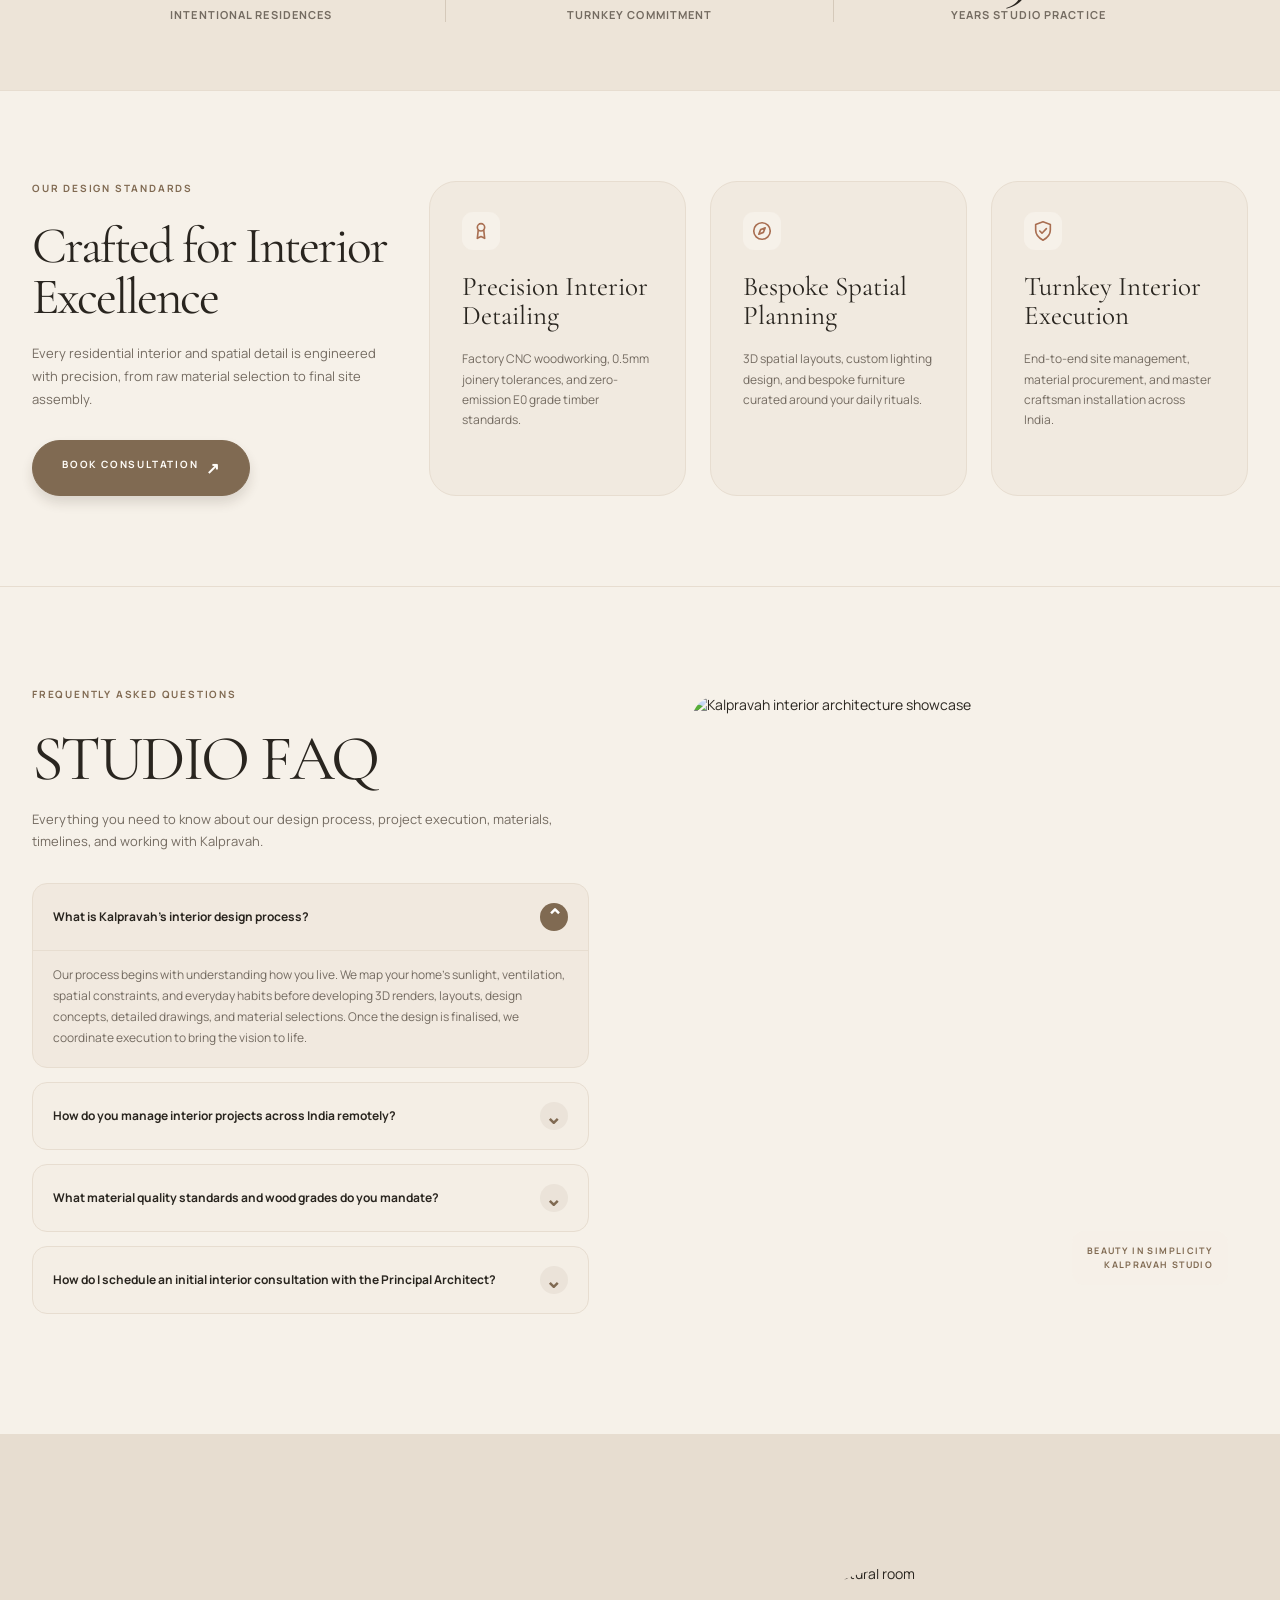
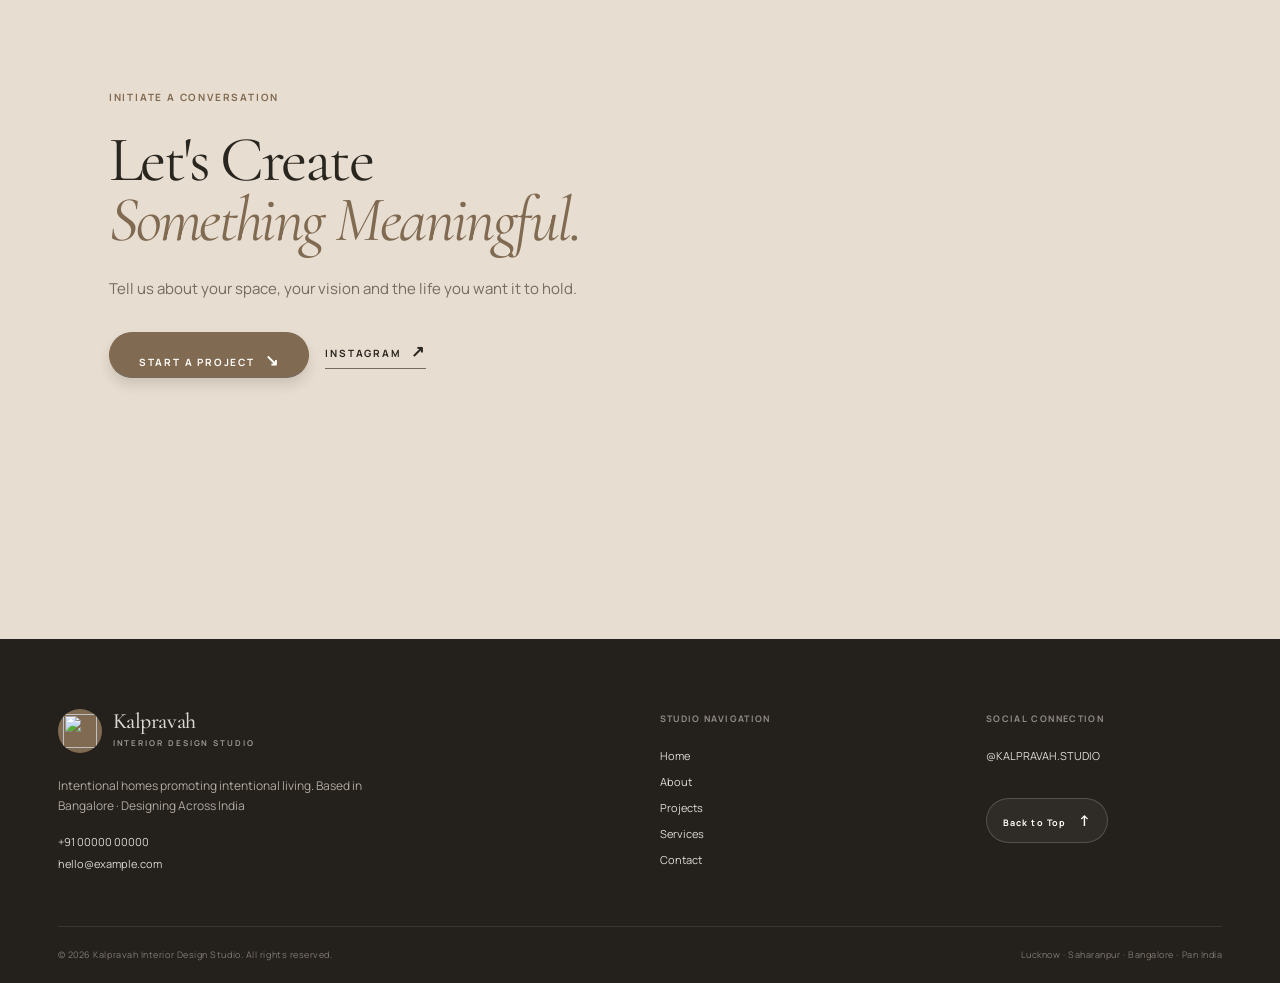
==== commit 02f3170d: "project and about page enhancements" ====
--- a/about/index.html
+++ b/about/index.html
@@ -2,22 +2,74 @@
 <html lang="en">
   <head>
     <meta charset="UTF-8" /><meta name="viewport" content="width=device-width, initial-scale=1.0" />
-    <meta name="description" content="About Kapravah Studio." /><title>About — Kapravah Studio</title>
+    <meta name="description" content="About Kalpravah Studio." /><title>About — Kalpravah Studio</title>
     <link rel="preconnect" href="https://fonts.googleapis.com" /><link rel="preconnect" href="https://fonts.gstatic.com" crossorigin />
     <link href="https://fonts.googleapis.com/css2?family=Cormorant+Garamond:ital,wght@0,300;0,400;0,500;0,600;1,400;1,500&family=Manrope:wght@300;400;500;600;700&display=swap" rel="stylesheet" />
     <link rel="stylesheet" href="../styles.css" />
   </head>
   <body class="inner-page">
     <button class="whatsapp" type="button" aria-label="Open WhatsApp placeholder" data-placeholder="WhatsApp"><span class="whatsapp-tip">Chat on WhatsApp</span><span class="whatsapp-pulse"></span><svg viewBox="0 0 32 32" aria-hidden="true"><path d="M16 3.2a12.6 12.6 0 0 0-10.8 19l-1.8 6.6 6.8-1.8A12.7 12.7 0 1 0 16 3.2Zm0 22.9c-1.8 0-3.5-.5-5-1.4l-.4-.2-4 1 1.1-3.8-.3-.4a10.6 10.6 0 1 1 8.6 4.8Z"/></svg></button>
-    <header class="site-header" id="home"><a class="brand" href="../" aria-label="Kapravah Studio home"><span class="brand-mark"><img src="https://kalpravah-ali.vercel.app/logo-cream-transparent.png" alt="" /></span><span><strong>Kapravah</strong><small>INTERIOR DESIGN STUDIO</small></span></a><nav class="desktop-nav" aria-label="Main navigation"><a href="../">HOME</a><a class="active" href="./">ABOUT</a><a href="../projects/">PROJECTS</a><a href="../services/">SERVICES</a><a href="../contact/">CONTACT</a></nav><a class="header-cta desktop-cta" href="../contact/">START A PROJECT <span>↗</span></a><button class="menu-toggle" type="button" aria-expanded="false" aria-controls="mobile-menu"><span></span><span></span><span></span></button></header>
-    <aside class="mobile-menu" id="mobile-menu" aria-hidden="true"><div class="mobile-menu-top"><a class="brand" href="../"><span class="brand-mark"><img src="https://kalpravah-ali.vercel.app/logo-cream-transparent.png" alt="" /></span><span><strong>Kapravah</strong><small>INTERIOR DESIGN STUDIO</small></span></a><button class="menu-close" type="button" aria-label="Close navigation menu">×</button></div><nav><a href="../">HOME</a><a href="./">ABOUT</a><a href="../projects/">PROJECTS</a><a href="../services/">SERVICES</a><a href="../contact/">CONTACT</a></nav><a class="mobile-project" href="../contact/">START A PROJECT</a></aside>
+    <header class="site-header" id="home"><a class="brand" href="../" aria-label="Kalpravah Studio home"><span class="brand-mark"><img src="https://kalpravah-ali.vercel.app/logo-cream-transparent.png" alt="" /></span><span><strong>Kalpravah</strong><small>INTERIOR DESIGN STUDIO</small></span></a><nav class="desktop-nav" aria-label="Main navigation"><a href="../">HOME</a><a class="active" href="./">ABOUT</a><a href="../projects/">PROJECTS</a><a href="../services/">SERVICES</a><a href="../contact/">CONTACT</a></nav><a class="header-cta desktop-cta" href="../contact/" data-open-project>START A PROJECT <span>↗</span></a><button class="menu-toggle" type="button" aria-expanded="false" aria-controls="mobile-menu"><span></span><span></span><span></span></button></header>
+    <aside class="mobile-menu" id="mobile-menu" aria-hidden="true"><div class="mobile-menu-top"><a class="brand" href="../"><span class="brand-mark"><img src="https://kalpravah-ali.vercel.app/logo-cream-transparent.png" alt="" /></span><span><strong>Kalpravah</strong><small>INTERIOR DESIGN STUDIO</small></span></a><button class="menu-close" type="button" aria-label="Close navigation menu">×</button></div><nav><a href="../">HOME</a><a href="./">ABOUT</a><a href="../projects/">PROJECTS</a><a href="../services/">SERVICES</a><a href="../contact/">CONTACT</a></nav><a class="mobile-project" href="../contact/" data-open-project>START A PROJECT</a></aside>
     <main>
-      <section class="page-hero page-hero-about"><div class="page-hero-copy reveal"><p class="section-kicker">THE STUDIO</p><h1>Intentional Homes.<br /><em>Intentional Living.</em></h1><p>We design quietly confident residences that support the life happening inside them.</p></div><div class="page-hero-image reveal"><img src="https://kalpravah-ali.vercel.app/product/p1-1.jpg" alt="Kapravah living space" /></div></section>
-      <section class="about-story"><div class="about-statement reveal"><span>01</span><h2>Homes made for the rituals, <em>not the algorithm.</em></h2></div><div class="about-columns reveal"><p>Kapravah is an online-based interior design studio creating intentional homes where design supports everyday living, functionality meets beauty, and every detail has a reason.</p><p>We create an atmosphere before we create an aesthetic—shaping the way light, materiality and daily routines meet inside a home.</p></div></section>
-      <section class="process-section"><div class="section-heading reveal"><div><p class="section-kicker">OUR APPROACH</p><h2>Design, deliberately.</h2></div><p>Every project is developed from a blank page and guided by how you want to live.</p></div><div class="process-list"><article class="reveal"><span>01</span><h3>Listen</h3><p>We learn the rhythms, aspirations and practical needs that make a space yours.</p></article><article class="reveal"><span>02</span><h3>Shape</h3><p>Spatial planning, natural light and material palettes become a clear design direction.</p></article><article class="reveal"><span>03</span><h3>Refine</h3><p>We resolve every junction, texture and proportion until the home feels inevitable.</p></article></div></section>
-      <section class="principles"><div class="principles-head reveal"><p class="section-kicker">OUR CORE PRINCIPLES</p><h2>Why Kapravah.</h2><p>We adhere to four core tenets that elevate interior design from decoration into architectural, intentional living.</p></div><div class="principle-list" id="principle-list"></div></section>
-      <section class="inner-cta reveal"><p class="section-kicker">START A CONVERSATION</p><h2>Let’s create something <em>meaningful.</em></h2><a class="button button-solid" href="../contact/">START A PROJECT <span>↗</span></a></section>
+      <section class="about-hero"><div class="about-hero-inner reveal"><p class="section-kicker">KALPRAVAH INTERIOR DESIGN STUDIO</p><h1>About Us.</h1><p>We design homes around the way you live, bringing together thoughtful planning, nature-inspired design, and timeless craftsmanship to create spaces that feel as good as they look.</p></div></section>
+
+      <section class="about-philosophy">
+        <div class="about-philosophy-inner">
+          <div class="about-photo-collage reveal">
+            <img class="about-photo-main" src="https://kalpravah-ali.vercel.app/about/interior-1.png" alt="Nature-inspired Kalpravah living space" />
+            <img class="about-photo-detail" src="https://kalpravah-ali.vercel.app/about/detail-2.png" alt="Natural materials and crafted furniture detail" />
+          </div>
+          <div class="about-philosophy-copy reveal">
+            <p class="section-kicker">OUR INTERIOR PHILOSOPHY</p>
+            <h2>Homes Designed Around You. Rooted in Nature.</h2>
+            <blockquote>We believe thoughtful design begins with understanding how you live. By bringing together nature, everyday rituals, functional planning, and honest materials, we create intentional homes that feel personal, timeless, and effortless to live in.</blockquote>
+            <ul class="about-philosophy-points">
+              <li>Human-Centred Design</li><li>Nature-Inspired Spaces</li>
+              <li>Thoughtful Spatial Planning</li><li>Timeless Materials &amp; Craftsmanship</li>
+            </ul>
+            <div class="about-founder">
+              <img src="https://kalpravah-ali.vercel.app/logo-cream-transparent.png" alt="" />
+              <div><strong>Ashi Tamrakar</strong><span>Founder &amp; Principal Designer</span></div>
+              <a href="../services/">EXPLORE SERVICES</a>
+            </div>
+          </div>
+        </div>
+      </section>
+
+      <section class="about-stats" aria-label="Studio at a glance">
+        <div><strong>10+</strong><span>INTENTIONAL RESIDENCES</span></div>
+        <div><strong>100%</strong><span>TURNKEY COMMITMENT</span></div>
+        <div><strong>3+</strong><span>YEARS STUDIO PRACTICE</span></div>
+      </section>
+
+      <section class="about-standards">
+        <div class="about-standards-inner">
+          <div class="about-standards-intro reveal"><p class="section-kicker">OUR DESIGN STANDARDS</p><h2>Crafted for Interior Excellence</h2><p>Every residential interior and spatial detail is engineered with precision, from raw material selection to final site assembly.</p><a class="button button-solid" href="../contact/" data-open-project>BOOK CONSULTATION <span>↗</span></a></div>
+          <article class="about-standard-card reveal"><svg viewBox="0 0 24 24" aria-hidden="true"><circle cx="12" cy="8" r="4"/><path d="m9 11-1 9 4-2 4 2-1-9"/></svg><h3>Precision Interior Detailing</h3><p>Factory CNC woodworking, 0.5mm joinery tolerances, and zero-emission E0 grade timber standards.</p></article>
+          <article class="about-standard-card reveal"><svg viewBox="0 0 24 24" aria-hidden="true"><circle cx="12" cy="12" r="9"/><path d="m15.5 8.5-2 5-5 2 2-5z"/></svg><h3>Bespoke Spatial Planning</h3><p>3D spatial layouts, custom lighting design, and bespoke furniture curated around your daily rituals.</p></article>
+          <article class="about-standard-card reveal"><svg viewBox="0 0 24 24" aria-hidden="true"><path d="M12 2 4 5v6c0 5 3.4 8.7 8 11 4.6-2.3 8-6 8-11V5z"/><path d="m8.5 12 2.4 2.4 4.8-5"/></svg><h3>Turnkey Interior Execution</h3><p>End-to-end site management, material procurement, and master craftsman installation across India.</p></article>
+        </div>
+      </section>
+
+      <section class="about-faq">
+        <div class="about-faq-inner">
+          <div class="about-faq-copy reveal">
+            <p class="section-kicker">FREQUENTLY ASKED QUESTIONS</p><h2>STUDIO FAQ</h2>
+            <p>Everything you need to know about our design process, project execution, materials, timelines, and working with Kalpravah.</p>
+            <div class="about-faq-list">
+              <div class="about-faq-item is-open"><button type="button" aria-expanded="true" aria-controls="about-faq-1">What is Kalpravah’s interior design process?<span aria-hidden="true">⌄</span></button><div class="about-faq-answer" id="about-faq-1"><p>Our process begins with understanding how you live. We map your home’s sunlight, ventilation, spatial constraints, and everyday habits before developing 3D renders, layouts, design concepts, detailed drawings, and material selections. Once the design is finalised, we coordinate execution to bring the vision to life.</p></div></div>
+              <div class="about-faq-item"><button type="button" aria-expanded="false" aria-controls="about-faq-2">How do you manage interior projects across India remotely?<span aria-hidden="true">⌄</span></button><div class="about-faq-answer" id="about-faq-2" hidden><p>We combine online consultations, digital presentations, detailed drawings, and regular progress updates to keep projects connected from anywhere in India. Site coordination and execution arrangements are planned according to each project’s location and scope.</p></div></div>
+              <div class="about-faq-item"><button type="button" aria-expanded="false" aria-controls="about-faq-3">What material quality standards and wood grades do you mandate?<span aria-hidden="true">⌄</span></button><div class="about-faq-answer" id="about-faq-3" hidden><p>We strictly specify zero-emission E0 grade timber, marine-grade boiling water proof (BWP) plywood, German Blum/Hettich hardware fittings, and natural stone veneers for lasting interior luxury.</p></div></div>
+              <div class="about-faq-item"><button type="button" aria-expanded="false" aria-controls="about-faq-4">How do I schedule an initial interior consultation with the Principal Architect?<span aria-hidden="true">⌄</span></button><div class="about-faq-answer" id="about-faq-4" hidden><p>You can submit an inquiry through our online Concierge Desk or connect directly with our Principal Architect via WhatsApp for an immediate consultation.</p></div></div>
+            </div>
+          </div>
+          <div class="about-faq-image reveal"><img src="https://kalpravah-ali.vercel.app/about/interior-1.png" alt="Kalpravah interior architecture showcase" /><span>BEAUTY IN SIMPLICITY<br />KALPRAVAH STUDIO</span></div>
+        </div>
+      </section>
+
+      <section class="contact section-grid about-contact" id="contact"><div class="contact-copy reveal"><p class="section-kicker">INITIATE A CONVERSATION</p><h2>Let's Create<br /><em>Something Meaningful.</em></h2><p>Tell us about your space, your vision and the life you want it to hold.</p><div class="contact-actions"><a class="button button-solid" href="../contact/" data-open-project>START A PROJECT <span>↘</span></a><a href="../contact/">INSTAGRAM <span>↗</span></a></div></div><div class="contact-image reveal"><img src="https://kalpravah-ali.vercel.app/product/p4.jpg" alt="Kalpravah architectural room" /></div></section>
     </main>
-    <footer><div class="footer-top"><div class="footer-brand"><a class="brand" href="../"><span class="brand-mark"><img src="https://kalpravah-ali.vercel.app/logo-cream-transparent.png" alt="" /></span><span><strong>Kapravah</strong><small>INTERIOR DESIGN STUDIO</small></span></a><p>Intentional homes promoting intentional living. Based in Bangalore · Designing Across India</p><a href="tel:+910000000000">+91 00000 00000</a><a href="mailto:hello@example.com">hello@example.com</a></div><div class="footer-nav"><p>STUDIO NAVIGATION</p><a href="../">Home</a><a href="./">About</a><a href="../projects/">Projects</a><a href="../services/">Services</a><a href="../contact/">Contact</a></div><div class="footer-social"><p>SOCIAL CONNECTION</p><a href="../contact/">@KALPRAVAH.STUDIO</a><button type="button" data-scroll="home">Back to Top <span>↑</span></button></div></div><div class="footer-bottom"><span>© 2026 Kapravah Interior Design Studio. All rights reserved.</span><span>Lucknow · Saharanpur · Bangalore · Pan India</span></div></footer><div class="toast" role="status" aria-live="polite"></div><script src="../script.js"></script>
+    <footer><div class="footer-top"><div class="footer-brand"><a class="brand" href="../"><span class="brand-mark"><img src="https://kalpravah-ali.vercel.app/logo-cream-transparent.png" alt="" /></span><span><strong>Kalpravah</strong><small>INTERIOR DESIGN STUDIO</small></span></a><p>Intentional homes promoting intentional living. Based in Bangalore · Designing Across India</p><a href="tel:+910000000000">+91 00000 00000</a><a href="mailto:hello@example.com">hello@example.com</a></div><div class="footer-nav"><p>STUDIO NAVIGATION</p><a href="../">Home</a><a href="./">About</a><a href="../projects/">Projects</a><a href="../services/">Services</a><a href="../contact/">Contact</a></div><div class="footer-social"><p>SOCIAL CONNECTION</p><a href="../contact/">@KALPRAVAH.STUDIO</a><button type="button" data-scroll="home">Back to Top <span>↑</span></button></div></div><div class="footer-bottom"><span>© 2026 Kalpravah Interior Design Studio. All rights reserved.</span><span>Lucknow · Saharanpur · Bangalore · Pan India</span></div></footer><div class="toast" role="status" aria-live="polite"></div><script src="../script.js"></script>
   </body>
 </html>
--- a/styles.css
+++ b/styles.css
@@ -33,6 +33,7 @@
 .intro-counter span { font-size: clamp(56px, 5vw, 84px); line-height: 0; }
 .intro-counter sup { font-size: 28px; color: var(--taupe); }
 .intro-line { width: 55%; height: 1px; margin: 0 auto 24px; background: var(--line); }
+.intro-line::after { content: ""; display: block; width: var(--intro-progress, 0%); height: 100%; background: var(--ink); }
 .intro-center p { font-size: 10px; letter-spacing: .2em; font-weight: 700; }
 
 .site-header { position: sticky; top: 0; z-index: 40; display: flex; align-items: center; justify-content: space-between; min-height: 74px; padding: 14px max(4.5vw, 24px); border-bottom: 1px solid rgba(231,221,208,.55); background: rgba(246,241,233,.86); backdrop-filter: blur(14px); }
@@ -140,7 +141,7 @@
 .portfolio-title p { margin: 16px 0 0; color: var(--muted); font-size: 15px; }
 .carousel { position: relative; max-width: 1290px; height: 510px; margin: 25px auto 0; perspective: 1200px; }
 .carousel-stage { position: relative; width: 100%; height: 100%; overflow: hidden; }
-.slide { position: absolute; top: 23px; left: 50%; width: 330px; height: 455px; overflow: hidden; border-radius: 24px; transform: translateX(-50%); transition: transform .65s cubic-bezier(.2,.7,.2,1), opacity .5s, filter .5s; }
+.slide { position: absolute; top: 23px; left: 50%; width: 330px; height: 455px; overflow: hidden; border-radius: 24px; transform: translateX(-50%); transition: transform .85s cubic-bezier(.22,1,.36,1), opacity .7s ease, filter .85s ease, border-color .7s ease, box-shadow .7s ease; will-change: transform, opacity; }
 .slide img { height: 100%; object-fit: cover; transition: transform .85s cubic-bezier(.2,.7,.2,1); }
 .slide::after { position: absolute; inset: 0; content: ""; background: linear-gradient(to top, rgba(0,0,0,.8), transparent 55%); }
 .slide.active { z-index: 4; box-shadow: 0 20px 50px rgba(0,0,0,.3); }
@@ -148,7 +149,8 @@
 .slide.side-right { z-index: 2; opacity: .72; filter: brightness(.8); transform: translateX(calc(-50% + 270px)) scale(.83) rotateY(-16deg); }
 .slide.far-left { z-index: 1; opacity: .42; filter: brightness(.7); transform: translateX(calc(-50% - 505px)) scale(.7) rotateY(18deg); }
 .slide.far-right { z-index: 1; opacity: .42; filter: brightness(.7); transform: translateX(calc(-50% + 505px)) scale(.7) rotateY(-18deg); }
-.slide.hidden { opacity: 0; pointer-events: none; transform: translateX(-50%) scale(.5); }
+.slide.off-left { z-index: 0; opacity: 0; pointer-events: none; transform: translateX(calc(-50% - 700px)) scale(.55); }
+.slide.off-right { z-index: 0; opacity: 0; pointer-events: none; transform: translateX(calc(-50% + 700px)) scale(.55); }
 .slide-caption { position: absolute; z-index: 1; right: 0; bottom: 0; left: 0; padding: 28px; text-align: left; color: var(--ivory); opacity: 0; transform: translateY(10px); transition: .3s .15s; }
 .slide.active .slide-caption { opacity: 1; transform: none; }
 .slide-caption span { font-size: 8px; font-weight: 700; letter-spacing: .16em; }
@@ -244,27 +246,158 @@
 .page-hero-image { overflow: hidden; align-self: stretch; min-height: 520px; border-radius: 280px 280px 0 0; box-shadow: 0 20px 42px rgba(50,33,19,.12); }
 .page-hero-image img { height: 100%; object-fit: cover; transition: transform 1s cubic-bezier(.2,.7,.2,1); }
 .page-hero-image:hover img { transform: scale(1.045); }
-.page-hero-about .page-hero-image { border-radius: 50% 50% 0 0; }
 .page-hero-projects .page-hero-image { border-radius: 250px 250px 0 0; }
-.about-story { max-width: 1280px; margin: auto; padding: 125px max(4.5vw, 24px); border-top: 1px solid rgba(128,106,82,.12); }
-.about-statement { display: grid; grid-template-columns: 90px 1fr; gap: 30px; align-items: start; }
-.about-statement > span { color: var(--clay); font: 500 25px var(--serif); }
-.about-statement h2 { max-width: 930px; font-size: clamp(52px, 6vw, 96px); }
-.about-columns { display: grid; grid-template-columns: 1fr 1fr; gap: clamp(35px, 8vw, 150px); max-width: 830px; margin: 62px 0 0 auto; }
-.about-columns p { margin: 0; color: var(--muted); font-size: 14px; line-height: 1.85; }
-.process-section { padding: 120px max(4.5vw, 24px); background: rgba(237,228,216,.42); }
-.process-section > .section-heading, .process-list { max-width: 1280px; margin-right: auto; margin-left: auto; }
-.process-list { display: grid; grid-template-columns: repeat(3, 1fr); margin-top: 65px; border-top: 1px solid rgba(128,106,82,.17); }
-.process-list article { min-height: 260px; padding: 28px 34px 20px; border-right: 1px solid rgba(128,106,82,.17); }
-.process-list article:first-child { padding-left: 0; }
-.process-list article:last-child { border-right: 0; }
-.process-list span { color: var(--clay); font: 500 21px var(--serif); }
-.process-list h3 { margin: 42px 0 14px; font: 500 44px/.9 var(--serif); }
-.process-list p { max-width: 310px; margin: 0; color: var(--muted); font-size: 12px; line-height: 1.75; }
+.about-hero { border-bottom: 1px solid var(--line); }
+.about-hero-inner { max-width: 1440px; margin: auto; padding: 152px 32px 136px; }
+.about-hero .section-kicker::before { display: inline-block; width: 32px; height: 1px; margin: 0 12px 4px 0; background: var(--taupe); content: ""; }
+.about-hero h1 { margin: 22px 0 24px; font: 400 clamp(68px, 7.5vw, 112px)/.9 var(--serif); letter-spacing: -.055em; }
+.about-hero-inner > p:last-child { max-width: 790px; margin: 0; color: var(--muted); font-size: clamp(15px, 1.2vw, 18px); line-height: 1.75; }
+.about-philosophy { padding: 96px 32px 100px; }
+.about-philosophy-inner { display: grid; grid-template-columns: minmax(0, 1fr) minmax(0, 1.12fr); gap: clamp(55px, 7vw, 125px); align-items: center; max-width: 1440px; margin: auto; }
+.about-photo-collage { position: relative; min-height: 700px; padding: 0 16% 90px 0; }
+.about-photo-collage img { object-fit: cover; border-radius: 32px; transition: transform .8s cubic-bezier(.2,.7,.2,1); }
+.about-photo-main { width: 100%; height: 620px; }
+.about-photo-detail { position: absolute; right: 0; bottom: 0; width: 57%; height: 450px; border: 6px solid var(--paper); box-shadow: 0 18px 35px rgba(50,33,19,.13); }
+.about-photo-collage:hover .about-photo-main { transform: scale(1.015); }
+.about-photo-collage:hover .about-photo-detail { transform: translateY(-5px); }
+.about-philosophy-copy .section-kicker { margin-bottom: 25px; }
+.about-philosophy-copy h2 { max-width: 690px; margin: 0; font: 400 clamp(48px, 4.8vw, 78px)/1.04 var(--serif); letter-spacing: -.045em; }
+.about-philosophy-copy blockquote { max-width: 700px; margin: 44px 0 38px; border-left: 2px solid var(--taupe); padding: 3px 0 3px 20px; color: var(--muted); font-size: clamp(15px, 1.25vw, 20px); font-style: italic; line-height: 1.7; }
+.about-philosophy-points { display: grid; grid-template-columns: 1fr 1fr; gap: 19px 24px; margin: 0; padding: 0 0 38px; list-style: none; }
+.about-philosophy-points li { display: flex; gap: 12px; align-items: start; font-size: 13px; line-height: 1.5; }
+.about-philosophy-points li::before { flex: none; display: grid; width: 17px; height: 17px; border: 1.5px solid var(--taupe); border-radius: 50%; color: var(--taupe); content: "✓"; place-items: center; font-size: 10px; font-weight: 700; }
+.about-founder { display: flex; gap: 17px; align-items: center; border-top: 1px solid var(--line); padding-top: 28px; }
+.about-founder img { width: 55px; height: 55px; border-radius: 50%; background: var(--taupe); object-fit: contain; }
+.about-founder strong { display: block; font: 400 26px/1 var(--serif); }
+.about-founder span { display: block; margin-top: 7px; color: var(--muted); font-size: 10px; font-weight: 700; letter-spacing: .1em; text-transform: uppercase; }
+.about-founder a { margin-left: auto; border-radius: 99px; padding: 14px 22px; background: var(--taupe); color: #fff; font-size: 10px; font-weight: 700; letter-spacing: .12em; white-space: nowrap; transition: background .25s, transform .25s; }
+.about-founder a:hover { background: var(--clay); transform: translateY(-2px); }
+.about-stats { display: grid; grid-template-columns: repeat(3, 1fr); gap: 0; padding: 68px max(4.5vw, 32px); border-top: 1px solid var(--line); border-bottom: 1px solid var(--line); background: #ede4d8; }
+.about-stats div { display: grid; gap: 7px; justify-items: center; border-right: 1px solid rgba(128,106,82,.22); text-align: center; }
+.about-stats div:last-child { border: 0; }
+.about-stats strong { font: 400 clamp(48px, 5vw, 78px)/.9 var(--serif); }
+.about-stats span { color: var(--muted); font-size: 11px; font-weight: 700; letter-spacing: .1em; }
+.about-standards { padding: 90px 32px; }
+.about-standards-inner { display: grid; grid-template-columns: 1.45fr repeat(3, 1fr); gap: 24px; max-width: 1440px; margin: auto; align-items: stretch; }
+.about-standards-intro h2 { margin: 18px 0 19px; font: 400 clamp(44px, 4vw, 64px)/1 var(--serif); letter-spacing: -.04em; }
+.about-standards-intro > p:not(.section-kicker) { max-width: 370px; color: var(--muted); font-size: 13px; line-height: 1.75; }
+.about-standards-intro .button { display: inline-flex; margin-top: 17px; }
+.about-standard-card { min-height: 288px; border: 1px solid var(--line); border-radius: 27px; padding: 30px 32px; background: rgba(237,228,216,.5); }
+.about-standard-card > svg { display: block; width: 38px; height: 38px; border-radius: 11px; padding: 8px; background: var(--paper); fill: none; stroke: var(--clay); stroke-linecap: round; stroke-linejoin: round; stroke-width: 1.8; }
+.about-standard-card h3 { margin: 22px 0 18px; font: 400 27px/1.1 var(--serif); }
+.about-standard-card p { margin: 0; color: var(--muted); font-size: 12px; line-height: 1.7; }
+.about-faq { padding: 100px 32px 120px; border-top: 1px solid var(--line); }
+.about-faq-inner { display: grid; grid-template-columns: minmax(0, 1fr) minmax(0, 1fr); gap: clamp(50px, 8vw, 135px); max-width: 1440px; margin: auto; align-items: center; }
+.about-faq h2 { margin: 17px 0; font: 400 clamp(48px, 5vw, 76px)/1 var(--serif); }
+.about-faq-copy > p:not(.section-kicker) { max-width: 570px; margin: 0 0 30px; color: var(--muted); font-size: 13px; line-height: 1.7; }
+.about-faq-list { display: grid; gap: 14px; }
+.about-faq-item { overflow: hidden; border: 1px solid var(--line); border-radius: 15px; background: rgba(237,228,216,.27); }
+.about-faq-item.is-open { background: rgba(237,228,216,.55); }
+.about-faq-item button { display: flex; width: 100%; gap: 20px; align-items: center; justify-content: space-between; border: 0; padding: 19px 20px; background: transparent; color: var(--ink); text-align: left; font-size: 12px; font-weight: 700; line-height: 1.5; }
+.about-faq-item button span { flex: none; display: grid; width: 28px; height: 28px; border-radius: 50%; background: rgba(128,106,82,.08); color: var(--taupe); place-items: center; font-size: 20px; }
+.about-faq-item.is-open button span { background: var(--taupe); color: white; transform: rotate(180deg); }
+.about-faq-answer { border-top: 1px solid var(--line); padding: 0 20px 19px; }
+.about-faq-answer[hidden] { display: none; }
+.about-faq-answer p { margin: 13px 0 0; color: var(--muted); font-size: 12px; line-height: 1.75; }
+.about-faq-image { position: relative; overflow: hidden; height: 610px; border-radius: 28px; }
+.about-faq-image img { height: 100%; object-fit: cover; transition: transform .8s cubic-bezier(.2,.7,.2,1); }
+.about-faq-image:hover img { transform: scale(1.035); }
+.about-faq-image span { position: absolute; right: 20px; bottom: 20px; border-radius: 12px; padding: 13px 15px; background: rgba(246,241,233,.87); color: var(--taupe); text-align: right; font-size: 9px; font-weight: 700; letter-spacing: .15em; line-height: 1.6; }
+.about-contact { background: var(--line); }
+.projects-faq { padding-top: 112px; padding-bottom: 126px; }
+.projects-faq .about-faq-inner { max-width: 1280px; gap: clamp(40px, 4vw, 70px); }
+.projects-faq .section-kicker::before, .projects-contact .section-kicker::before { display: inline-block; width: 31px; height: 1px; margin: 0 12px 4px 0; background: var(--taupe); content: ""; }
+.projects-faq .about-faq-copy > p:not(.section-kicker) { margin-bottom: 40px; }
+.projects-faq-image { height: 600px; overflow: visible; }
+.projects-faq-image::before { position: absolute; top: 0; left: 0; width: 72%; height: 70%; border: 1px solid #d8caba; border-radius: 25px; content: ""; }
+.projects-faq-image img { position: absolute; top: 25px; right: 0; width: 77%; height: 555px; border-radius: 24px; }
+.projects-faq-image span { top: -10px; right: 5px; bottom: auto; display: grid; width: 112px; height: 112px; place-content: center; border-radius: 50%; background: var(--dark); color: #c4aa8b; text-align: center; font-size: 8px; line-height: 1.45; box-shadow: 0 9px 18px rgba(31,24,19,.16); }
+.projects-contact { max-width: none; min-height: 720px; padding-top: 115px; padding-bottom: 115px; background: #eee6d9; }
+.projects-contact .contact-copy { padding-left: 0; }
+.projects-contact .contact-copy > p:not(.section-kicker) { font-size: 17px; }
+.projects-contact .contact-image { width: min(100%, 450px); justify-self: end; }
+.projects-contact .contact-image img { height: 530px; }
+.projects-contact .contact-actions { gap: 20px; }
+.projects-contact .contact-actions a { align-self: auto; display: inline-flex; align-items: center; justify-content: center; min-height: 48px; border: 1px solid var(--taupe); border-radius: 99px; padding: 13px 29px; }
+.projects-contact .contact-actions .button-solid { color: white; }
+.projects-contact .projects-instagram { color: var(--ink); background: transparent; }
+.projects-contact .projects-instagram:hover { background: rgba(128,106,82,.09); }
 .inner-cta { padding: 130px 24px; text-align: center; }
 .inner-cta h2 { max-width: 700px; margin: 0 auto 35px; }
 .inner-cta .section-kicker { margin-bottom: 17px; }
 .all-projects { padding-top: 35px; }
+.case-index-hero { border-bottom: 1px solid var(--line); }
+.case-index-hero-inner { max-width: 1280px; margin: auto; padding: 145px 32px 92px; }
+.case-index-hero .section-kicker::before { display: inline-block; width: 31px; height: 1px; margin: 0 12px 4px 0; background: var(--taupe); content: ""; }
+.case-index-hero h1 { margin: 20px 0 22px; font: 400 clamp(74px, 8.4vw, 138px)/.9 var(--serif); letter-spacing: -.052em; }
+.case-index-hero-inner > p:last-child { max-width: 780px; margin: 0; color: var(--muted); font-size: clamp(15px, 1.2vw, 19px); line-height: 1.8; }
+.case-index { max-width: 1280px; margin: auto; padding: 112px 32px 135px; }
+.case-index-grid { display: grid; grid-template-columns: repeat(2, minmax(0, 1fr)); gap: 48px; }
+.case-tile { display: block; overflow: hidden; min-width: 0; border: 1px solid var(--line); border-radius: 24px; background: #f0e8dd; box-shadow: 0 8px 18px rgba(50,33,19,.05); transition: box-shadow .3s, transform .3s; }
+.case-tile:hover { box-shadow: 0 18px 35px rgba(50,33,19,.12); transform: translateY(-5px); }
+.case-tile-image { position: relative; height: clamp(310px, 29vw, 390px); overflow: hidden; background: #e2d9cc; }
+.case-tile-image img { height: 100%; object-fit: cover; transition: transform .8s cubic-bezier(.2,.7,.2,1); }
+.case-tile:hover .case-tile-image img { transform: scale(1.055); }
+.case-tile-explore { position: absolute; top: 17px; right: 17px; border-radius: 99px; padding: 9px 13px; background: rgba(41,37,31,.79); color: white; font-size: 9px; font-weight: 700; letter-spacing: .12em; }
+.case-tile-body { padding: 33px 32px 31px; }
+.case-tile-meta { display: flex; gap: 16px; justify-content: space-between; color: var(--taupe); font-size: 10px; font-weight: 700; letter-spacing: .12em; text-transform: uppercase; }
+.case-tile-meta span:last-child { color: var(--muted); font-family: var(--serif); font-size: 16px; letter-spacing: 0; }
+.case-tile h2 { margin: 15px 0 16px; font: 400 clamp(34px, 3vw, 48px)/1 var(--serif); letter-spacing: -.025em; }
+.case-tile-body > p { min-height: 60px; margin: 0 0 24px; color: var(--muted); font-size: 13px; line-height: 1.75; }
+.case-tile-highlights { display: flex; gap: 7px; flex-wrap: wrap; }
+.case-tile-highlights span { border-radius: 99px; padding: 7px 11px; background: #eae0d3; color: var(--muted); font-size: 9px; }
+.project-portfolio { padding-top: 100px; }
+.project-portfolio .carousel { max-width: 1280px; height: 550px; margin-top: 46px; }
+.project-portfolio .slide { top: 8px; width: 360px; height: 520px; border: 5px solid transparent; border-radius: 31px; }
+.project-portfolio .slide.active { overflow: visible; border-color: #ded5c9; }
+.project-portfolio .slide.active img, .project-portfolio .slide.active::after { border-radius: 26px; }
+.project-portfolio .slide.side-left { transform: translateX(calc(-50% - 295px)) scale(.86); }
+.project-portfolio .slide.side-right { transform: translateX(calc(-50% + 295px)) scale(.86); }
+.project-portfolio .slide.far-left { transform: translateX(calc(-50% - 525px)) scale(.72); }
+.project-portfolio .slide.far-right { transform: translateX(calc(-50% + 525px)) scale(.72); }
+.project-portfolio .slide.off-left { transform: translateX(calc(-50% - 730px)) scale(.58); }
+.project-portfolio .slide.off-right { transform: translateX(calc(-50% + 730px)) scale(.58); }
+.project-portfolio .slide-caption h3 { font-size: 35px; }
+.portfolio-copy a { border-bottom: 1px solid var(--muted); padding: 0 0 6px; font-size: 10px; font-weight: 700; letter-spacing: .16em; }
+.portfolio-copy a span { margin-left: 5px; font-size: 16px; }
+.case-study-page { background: var(--paper); }
+.case-detail-header { position: sticky; top: 0; z-index: 30; display: flex; align-items: center; justify-content: space-between; min-height: 65px; padding: 12px max(3vw, 24px); border-bottom: 1px solid var(--line); background: rgba(246,241,233,.94); backdrop-filter: blur(14px); }
+.case-detail-header a { border-radius: 99px; padding: 10px 16px; background: #eee8df; font-size: 10px; font-weight: 700; letter-spacing: .05em; }
+.case-detail-header a:hover { background: #e3d8ca; }
+.case-detail-header span { font: italic 18px var(--serif); }
+.case-detail-hero, .case-detail-story, .case-detail-gallery { max-width: 1280px; margin: auto; padding-right: 32px; padding-left: 32px; }
+.case-detail-hero { padding-top: 76px; }
+.case-detail-hero .section-kicker::before { display: inline-block; width: 32px; height: 1px; margin: 0 12px 4px 0; background: var(--taupe); content: ""; }
+.case-detail-hero h1 { margin: 20px 0 6px; font: 400 clamp(72px, 9vw, 138px)/.9 var(--serif); letter-spacing: -.052em; }
+.case-detail-subtitle { margin: 0 0 45px; color: var(--muted); font: italic 31px var(--serif); }
+.case-detail-cover { height: min(63vw, 760px); overflow: hidden; border-radius: 28px; }
+.case-detail-cover img { height: 100%; object-fit: cover; }
+.case-detail-story { display: grid; grid-template-columns: minmax(0, 1.3fr) minmax(300px, .7fr); gap: clamp(50px, 8vw, 130px); padding-top: 115px; padding-bottom: 115px; }
+.case-detail-vision h2, .case-detail-gallery h2 { margin: 0 0 33px; font: 400 clamp(54px, 5vw, 78px)/.96 var(--serif); letter-spacing: -.035em; }
+.case-detail-vision p { max-width: 680px; color: var(--muted); font-size: 16px; line-height: 1.9; }
+.case-detail-vision h3, .case-detail-overview h3 { margin: 55px 0 18px; color: var(--taupe); font-size: 11px; letter-spacing: .18em; }
+.case-detail-highlights { display: flex; flex-wrap: wrap; gap: 10px; }
+.case-detail-highlights span { border-radius: 99px; padding: 10px 14px; background: #eee5d9; color: var(--muted); font-size: 11px; }
+.case-detail-overview { align-self: start; border: 1px solid var(--line); border-radius: 22px; padding: 30px; background: #f0e8dd; }
+.case-detail-overview h3 { margin-top: 0; }
+.case-detail-overview dl { margin: 0; }
+.case-detail-overview dl div { display: flex; gap: 15px; justify-content: space-between; border-bottom: 1px solid #ddcfbd; padding: 14px 0; font-size: 12px; }
+.case-detail-overview dt { color: var(--muted); }
+.case-detail-overview dd { margin: 0; text-align: right; font-weight: 700; }
+.case-detail-overview button { width: 100%; margin-top: 28px; border: 0; border-radius: 99px; padding: 16px; background: var(--taupe); color: white; font-size: 10px; font-weight: 700; letter-spacing: .12em; }
+.case-detail-gallery { padding-bottom: 115px; }
+.case-detail-gallery-title { display: flex; align-items: end; justify-content: space-between; gap: 30px; }
+.case-detail-gallery-title span { padding-bottom: 38px; color: var(--muted); font-size: 12px; }
+.case-detail-images { display: grid; grid-template-columns: repeat(2, minmax(0, 1fr)); gap: 25px; }
+.case-detail-images img { width: 100%; height: 450px; border-radius: 22px; object-fit: cover; }
+.case-detail-images img:nth-child(3n) { grid-column: 1 / -1; height: 590px; }
+.case-detail-next { display: flex; align-items: center; justify-content: space-between; gap: 30px; padding: 75px max(3vw, 32px); background: var(--dark); color: white; }
+.case-detail-next .section-kicker { margin-bottom: 10px; }
+.case-detail-next h2 { margin: 0; font: 400 clamp(45px, 5vw, 72px)/1 var(--serif); }
+.case-detail-next p:last-child { margin: 7px 0 0; color: #a69a8e; font-size: 12px; }
+.case-detail-next-actions { display: flex; gap: 14px; }
+.case-detail-next-actions a { border-radius: 99px; padding: 16px 23px; background: var(--clay); font-size: 10px; font-weight: 700; letter-spacing: .08em; white-space: nowrap; }
+.case-detail-next-actions a:last-child { background: #38322d; }
 .standalone-services { padding-top: 50px; }
 .service-note { display: grid; grid-template-columns: 1fr 1.15fr; gap: 45px 80px; align-items: end; padding: 130px max(4.5vw, 24px); background: rgba(237,228,216,.42); }
 .service-note > * { max-width: 610px; }
@@ -279,13 +412,30 @@
 .contact-details { display: grid; gap: 9px; margin-top: 45px; color: var(--taupe); font-size: 11px; font-weight: 700; letter-spacing: .08em; }
 .contact-details span { margin-top: 9px; color: var(--muted); font-weight: 500; }
 .enquiry { display: grid; grid-template-columns: .9fr 1.1fr; gap: 80px; padding: 125px max(9vw, 24px); border-top: 1px solid rgba(128,106,82,.12); background: rgba(237,228,216,.35); }
-.enquiry-form { display: grid; gap: 22px; }
-.enquiry-form label { display: grid; gap: 9px; color: var(--taupe); font-size: 9px; font-weight: 700; letter-spacing: .15em; }
-.enquiry-form input, .enquiry-form select, .enquiry-form textarea { width: 100%; border: 0; border-bottom: 1px solid rgba(128,106,82,.4); border-radius: 0; padding: 8px 0 13px; outline: 0; background: transparent; color: var(--ink); font: 400 14px var(--sans); }
-.enquiry-form textarea { resize: vertical; }
-.enquiry-form input:focus, .enquiry-form select:focus, .enquiry-form textarea:focus { border-bottom-color: var(--clay); }
-.enquiry-form .button { justify-self: start; margin-top: 8px; }
-.form-note { margin: 0; color: var(--muted); font-size: 10px; line-height: 1.5; }
+.project-form-host { min-width: 0; border: 1px solid var(--line); border-radius: 26px; padding: clamp(24px, 3vw, 42px); background: var(--paper); box-shadow: 0 18px 42px rgba(50,33,19,.07); }
+.project-form { display: grid; gap: 20px; }
+.project-form-row { display: grid; grid-template-columns: repeat(2, minmax(0, 1fr)); gap: 18px; }
+.project-form-row-three { grid-template-columns: repeat(3, minmax(0, 1fr)); }
+.project-form label { display: grid; min-width: 0; gap: 8px; color: var(--ink); font-size: 10px; font-weight: 700; letter-spacing: .045em; }
+.project-form input, .project-form select, .project-form textarea { display: block; width: 100%; min-width: 0; border: 1px solid #dcd0c0; border-radius: 11px; padding: 13px 15px; outline: none; background: #f0e9df; color: var(--ink); font: 400 13px var(--sans); letter-spacing: 0; }
+.project-form input::placeholder, .project-form textarea::placeholder { color: #a9a096; }
+.project-form input:focus, .project-form select:focus, .project-form textarea:focus { border-color: var(--taupe); box-shadow: 0 0 0 2px rgba(128,106,82,.13); }
+.project-form select { appearance: auto; }
+.project-form textarea { min-height: 95px; resize: vertical; }
+.project-form-submit { display: flex; width: 100%; align-items: center; justify-content: center; gap: 10px; border: 0; border-radius: 999px; padding: 17px 20px; background: var(--taupe); color: #fff; box-shadow: 0 7px 14px rgba(71,53,36,.15); font-size: 11px; font-weight: 700; letter-spacing: .19em; transition: background .25s, transform .25s; }
+.project-form-submit:hover { background: var(--clay); transform: translateY(-2px); }
+.project-form-submit span { font-size: 19px; line-height: .6; }
+.project-form-note, .project-form-status { margin: -9px 0 0; color: var(--muted); text-align: center; font-size: 10px; line-height: 1.5; }
+.project-form-status { color: var(--clay); font-weight: 700; }
+.project-form-status[hidden] { display: none; }
+body.project-modal-open { overflow: hidden; }
+.project-modal { position: fixed; z-index: 2000; inset: 0; display: grid; padding: 24px; place-items: center; overflow-y: auto; background: rgba(27,23,19,.78); backdrop-filter: blur(5px); }
+.project-modal[hidden] { display: none; }
+.project-modal-panel { position: relative; width: min(100%, 720px); max-height: calc(100dvh - 48px); overflow-y: auto; border-radius: 25px; padding: 42px; background: var(--paper); box-shadow: 0 30px 80px rgba(0,0,0,.22); }
+.project-modal-close { position: absolute; top: 24px; right: 24px; display: grid; width: 44px; height: 44px; place-items: center; border: 0; border-radius: 50%; background: #ebe3d8; color: var(--ink); font: 400 34px/1 var(--sans); }
+.project-modal-panel .section-kicker { margin: 0 55px 12px 0; }
+.project-modal-panel h2 { margin: 0 55px 8px 0; font: 400 clamp(48px, 5vw, 68px)/.95 var(--serif); letter-spacing: -.045em; }
+.project-modal-intro { margin: 0 0 33px; color: var(--muted); font-size: 15px; line-height: 1.5; }
 
 @media (max-width: 980px) {
   .desktop-nav, .desktop-cta { display: none; }
@@ -309,10 +459,30 @@
   .slide.side-right { transform: translateX(calc(-50% + 210px)) scale(.75); }
   .slide.far-left { transform: translateX(calc(-50% - 380px)) scale(.58); }
   .slide.far-right { transform: translateX(calc(-50% + 380px)) scale(.58); }
+  .slide.off-left, .project-portfolio .slide.off-left { transform: translateX(calc(-50% - 540px)) scale(.5); }
+  .slide.off-right, .project-portfolio .slide.off-right { transform: translateX(calc(-50% + 540px)) scale(.5); }
   .page-hero, .contact-page-hero { grid-template-columns: 1fr 1fr; gap: 45px; }
   .page-hero-copy, .contact-page-copy { padding-left: 0; }
   .page-hero h1, .contact-page-hero h1 { font-size: clamp(58px, 7.2vw, 82px); }
+  .about-hero-inner { padding-top: 110px; }
+  .about-philosophy-inner { gap: 44px; }
+  .about-photo-collage { min-height: 570px; padding-bottom: 55px; }
+  .about-photo-main { height: 520px; }
+  .about-photo-detail { height: 330px; }
+  .about-philosophy-copy h2 { font-size: clamp(45px, 5vw, 61px); }
+  .about-founder { flex-wrap: wrap; }
+  .about-founder a { margin-left: 0; }
+  .about-standards-inner { grid-template-columns: repeat(2, 1fr); }
+  .about-standard-card { min-height: 280px; }
+  .about-standard-card h3 { margin-top: 42px; }
+  .about-faq-inner { gap: 40px; }
+  .projects-faq-image img { width: 85%; }
+  .projects-contact { min-height: 0; gap: 40px; }
+  .enquiry { grid-template-columns: 1fr; gap: 42px; }
   .service-note { gap: 40px; }
+  .case-detail-story { grid-template-columns: 1fr; gap: 55px; }
+  .case-detail-overview { max-width: 620px; }
+  .case-detail-next { align-items: start; flex-direction: column; }
 }
 
 @media (max-width: 700px) {
@@ -363,6 +533,8 @@
   .slide.side-left { opacity: .54; transform: translateX(calc(-50% - 148px)) scale(.72); }
   .slide.side-right { opacity: .54; transform: translateX(calc(-50% + 148px)) scale(.72); }
   .slide.far-left, .slide.far-right { opacity: 0; }
+  .slide.off-left, .project-portfolio .slide.off-left { transform: translateX(calc(-50% - 310px)) scale(.5); }
+  .slide.off-right, .project-portfolio .slide.off-right { transform: translateX(calc(-50% + 310px)) scale(.5); }
   .slide-caption { padding: 19px; }
   .slide-caption h3 { font-size: 24px; }
   .carousel-arrow { width: 42px; height: 42px; font-size: 32px; }
@@ -371,6 +543,35 @@
   .portfolio-copy { padding: 0 24px; }
   .portfolio-copy p { font-size: 13px; }
   .portfolio-copy div { gap: 25px; }
+  .case-index-hero-inner { padding: 100px 24px 75px; }
+  .case-index-hero h1 { font-size: clamp(65px, 16vw, 100px); }
+  .case-index { padding: 75px 24px 95px; }
+  .case-index-grid { grid-template-columns: 1fr; gap: 30px; }
+  .case-tile-image { height: 260px; }
+  .case-tile-body { padding: 25px 22px; }
+  .case-tile h2 { font-size: 39px; }
+  .case-tile-body > p { min-height: 0; }
+  .project-portfolio .carousel { height: 405px; }
+  .project-portfolio .slide { top: 20px; width: 220px; height: 355px; }
+  .project-portfolio .slide.side-left { transform: translateX(calc(-50% - 157px)) scale(.76); }
+  .project-portfolio .slide.side-right { transform: translateX(calc(-50% + 157px)) scale(.76); }
+  .project-portfolio .slide.far-left, .project-portfolio .slide.far-right { opacity: 0; }
+  .project-portfolio .slide-caption h3 { font-size: 25px; }
+  .case-detail-header span { display: none; }
+  .case-detail-hero, .case-detail-story, .case-detail-gallery { padding-right: 24px; padding-left: 24px; }
+  .case-detail-hero { padding-top: 65px; }
+  .case-detail-hero h1 { font-size: clamp(65px, 14vw, 94px); }
+  .case-detail-subtitle { margin-bottom: 30px; font-size: 25px; }
+  .case-detail-cover { height: 430px; }
+  .case-detail-story { padding-top: 75px; padding-bottom: 75px; }
+  .case-detail-vision h2, .case-detail-gallery h2 { font-size: 56px; }
+  .case-detail-vision p { font-size: 14px; }
+  .case-detail-gallery-title { display: block; }
+  .case-detail-gallery-title span { display: block; padding: 0 0 25px; }
+  .case-detail-images { grid-template-columns: 1fr; gap: 16px; }
+  .case-detail-images img, .case-detail-images img:nth-child(3n) { grid-column: auto; height: 360px; }
+  .case-detail-next { padding: 62px 24px; }
+  .case-detail-next-actions { flex-wrap: wrap; }
   .desktop-break { display: none; }
   .services { padding: 92px 24px; }
   .services-intro { display: block; margin-bottom: 35px; }
@@ -411,14 +612,42 @@
   .page-hero, .contact-page-hero { grid-template-columns: 1fr; min-height: auto; padding: 48px 24px 86px; gap: 46px; }
   .page-hero h1, .contact-page-hero h1 { font-size: 58px; }
   .page-hero-image, .contact-page-image { width: calc(100% - 44px); min-height: 410px; margin: auto; border-radius: 200px 200px 0 0; }
-  .about-story { padding: 90px 24px; }
-  .about-statement { grid-template-columns: 40px 1fr; gap: 12px; }
-  .about-statement h2 { font-size: 48px; }
-  .about-columns { grid-template-columns: 1fr; gap: 22px; margin-top: 42px; }
-  .process-section { padding: 90px 24px; }
-  .process-list { grid-template-columns: 1fr; margin-top: 38px; }
-  .process-list article, .process-list article:first-child { min-height: 0; padding: 24px 0; border-right: 0; border-bottom: 1px solid rgba(128,106,82,.17); }
-  .process-list h3 { margin: 25px 0 10px; font-size: 38px; }
+  .about-hero-inner { padding: 80px 24px 74px; }
+  .about-hero h1 { font-size: 66px; }
+  .about-hero-inner > p:last-child { font-size: 14px; }
+  .about-philosophy { padding: 75px 24px; }
+  .about-philosophy-inner { grid-template-columns: 1fr; gap: 50px; }
+  .about-photo-collage { min-height: 475px; padding-right: 18%; padding-bottom: 40px; }
+  .about-photo-main { height: 435px; }
+  .about-photo-detail { height: 280px; border-width: 4px; }
+  .about-philosophy-copy h2 { font-size: 49px; }
+  .about-philosophy-copy blockquote { margin: 30px 0; font-size: 15px; }
+  .about-philosophy-points { gap: 17px 12px; }
+  .about-philosophy-points li { font-size: 11px; }
+  .about-founder { gap: 13px; }
+  .about-founder strong { font-size: 23px; }
+  .about-founder span { font-size: 9px; }
+  .about-founder a { width: 100%; margin-top: 8px; text-align: center; }
+  .about-stats { grid-template-columns: 1fr; gap: 20px; padding: 40px 24px; }
+  .about-stats div { border-right: 0; border-bottom: 1px solid rgba(128,106,82,.22); padding-bottom: 20px; }
+  .about-stats div:last-child { border-bottom: 0; padding-bottom: 0; }
+  .about-stats strong { font-size: 58px; }
+  .about-standards { padding: 80px 24px; }
+  .about-standards-inner { grid-template-columns: 1fr; }
+  .about-standards-intro { margin-bottom: 16px; }
+  .about-standard-card { min-height: 0; }
+  .about-standard-card h3 { margin-top: 30px; }
+  .about-faq { padding: 80px 24px; }
+  .about-faq-inner { grid-template-columns: 1fr; }
+  .about-faq-image { height: 420px; }
+  .projects-faq { padding-top: 80px; padding-bottom: 85px; }
+  .projects-faq-image { height: 445px; }
+  .projects-faq-image img { top: 18px; width: 82%; height: 415px; }
+  .projects-faq-image span { width: 86px; height: 86px; font-size: 6px; }
+  .projects-contact { padding-top: 90px; padding-bottom: 95px; }
+  .projects-contact .contact-copy > p:not(.section-kicker) { font-size: 14px; }
+  .projects-contact .contact-image { width: calc(100% - 40px); justify-self: center; }
+  .projects-contact .contact-image img { height: 430px; }
   .inner-cta { padding: 90px 24px; }
   .service-note { display: block; padding: 90px 24px; }
   .service-note h2 { margin: 16px 0 23px; }
@@ -426,8 +655,25 @@
   .contact-page-copy { padding: 0; }
   .contact-details { margin-top: 30px; }
   .enquiry { grid-template-columns: 1fr; gap: 45px; padding: 90px 24px; }
+  .project-form-host { padding: 22px; }
+  .project-form-row, .project-form-row-three { grid-template-columns: 1fr; gap: 17px; }
+  .project-modal { padding: 12px; }
+  .project-modal-panel { max-height: calc(100dvh - 24px); border-radius: 20px; padding: 27px 22px; }
+  .project-modal-close { top: 18px; right: 18px; width: 38px; height: 38px; font-size: 29px; }
+  .project-modal-panel h2 { font-size: 48px; }
+  .project-modal-intro { margin-bottom: 25px; font-size: 13px; }
+  .project-form { gap: 17px; }
+  .project-form-submit { font-size: 10px; letter-spacing: .12em; }
 }
 
 @media (prefers-reduced-motion: reduce) {
   *, *::before, *::after { scroll-behavior: auto !important; animation-duration: .01ms !important; transition-duration: .01ms !important; }
 }
+
+
+/* Inner-page fail-safe: keep page content readable if scroll-reveal
+   JavaScript does not initialize. */
+.inner-page .reveal {
+  opacity: 1;
+  transform: none;
+}
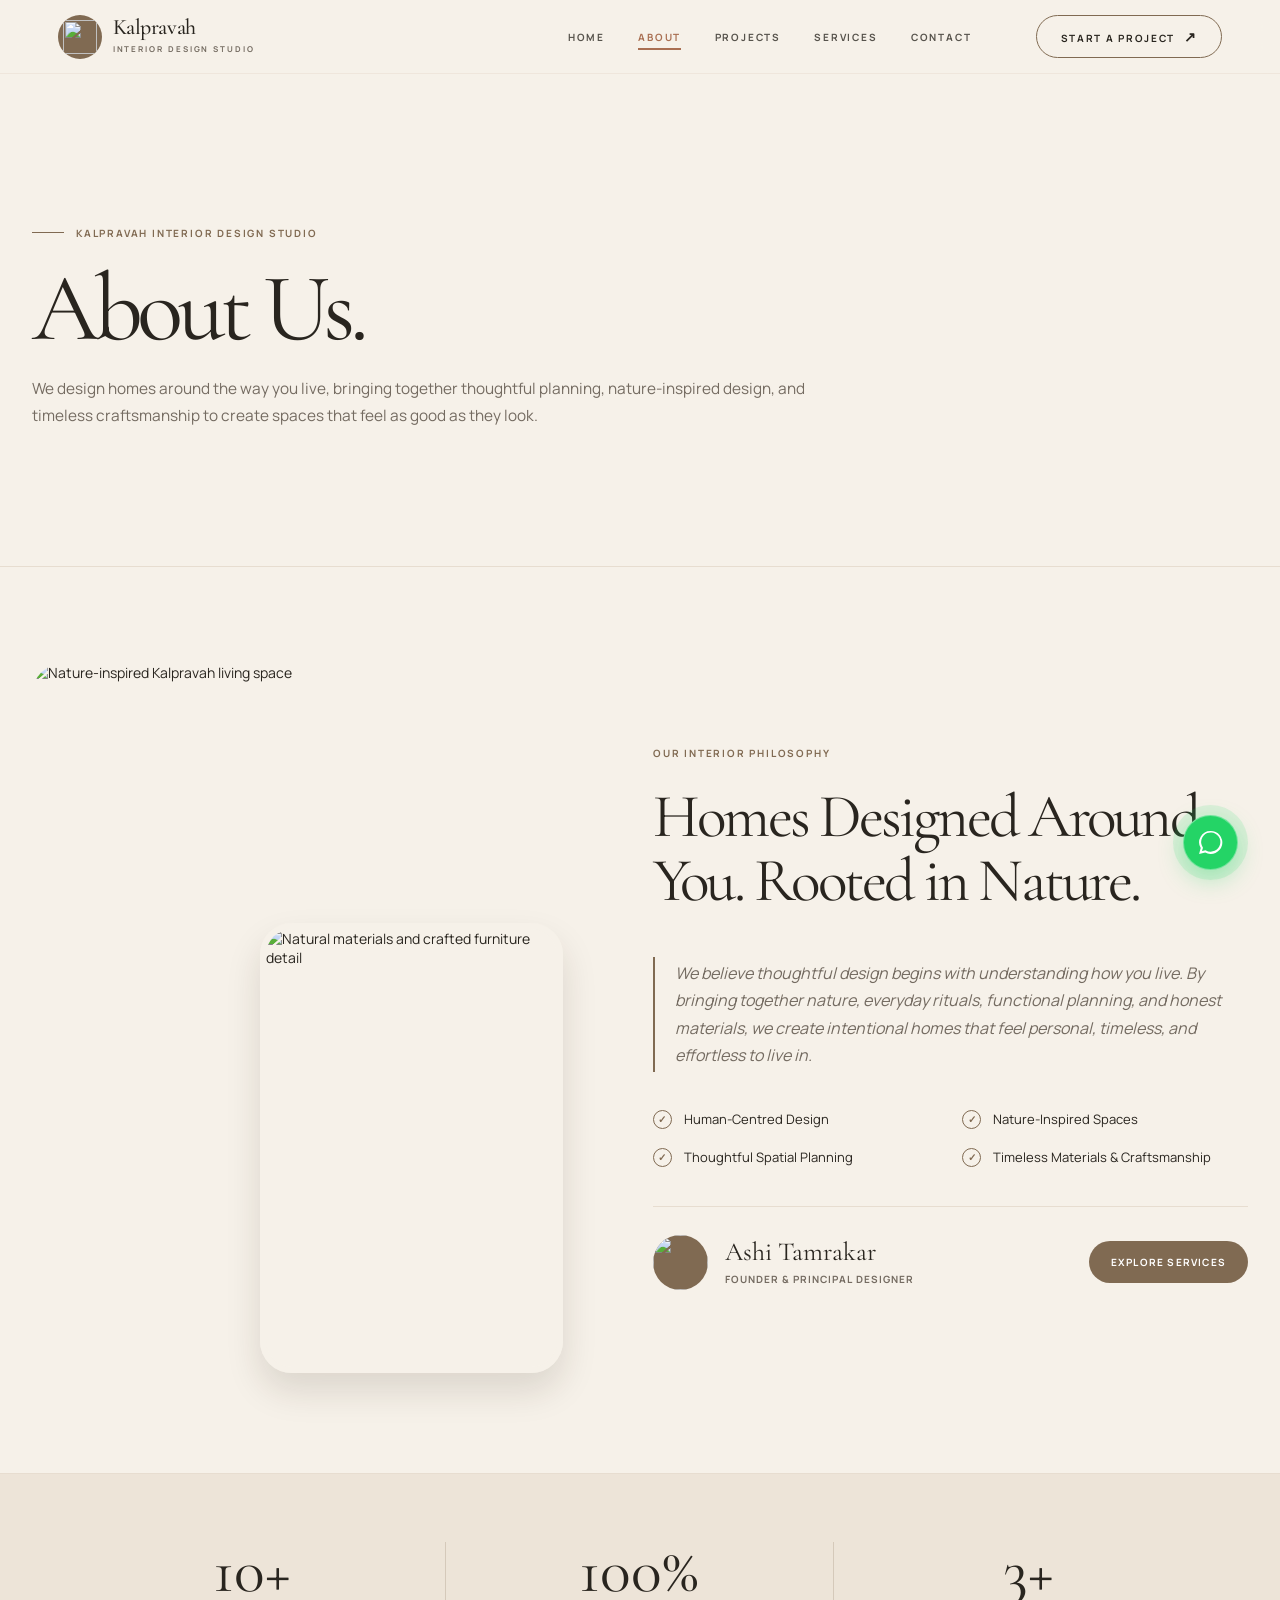
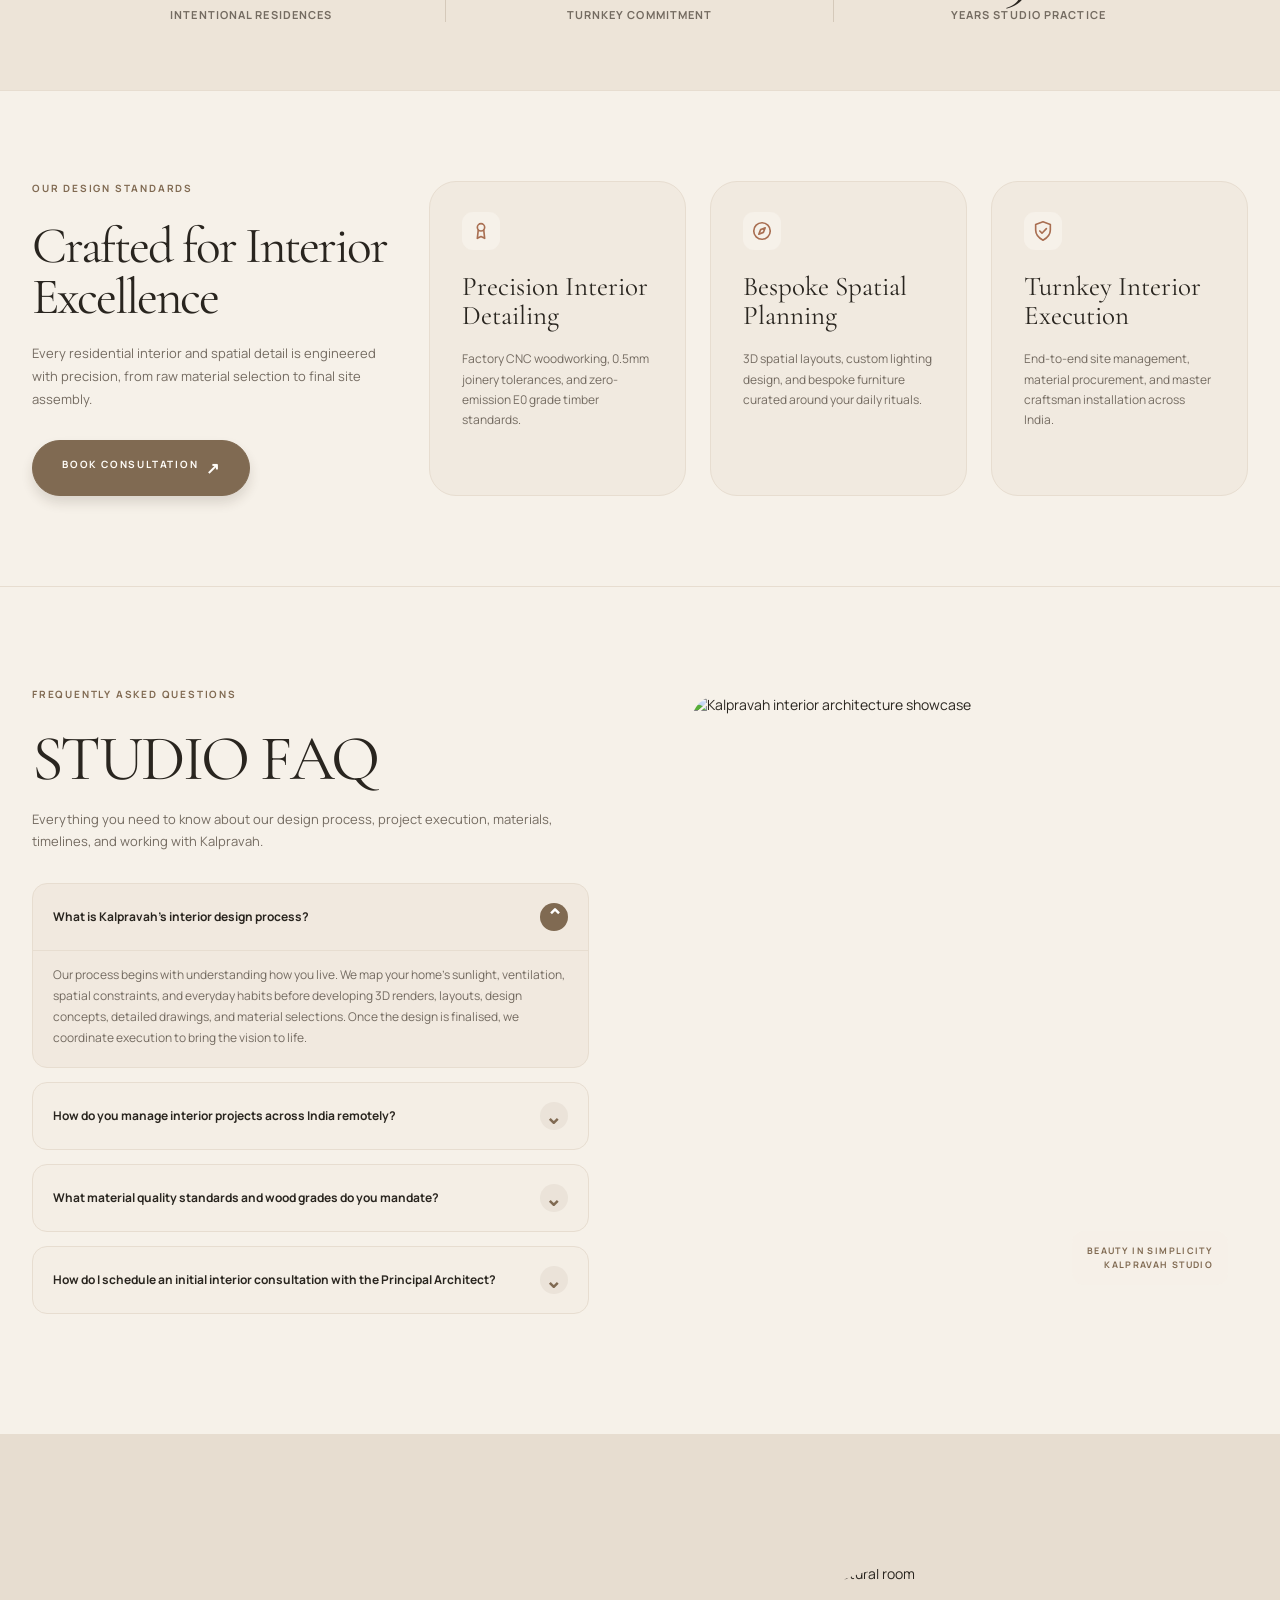
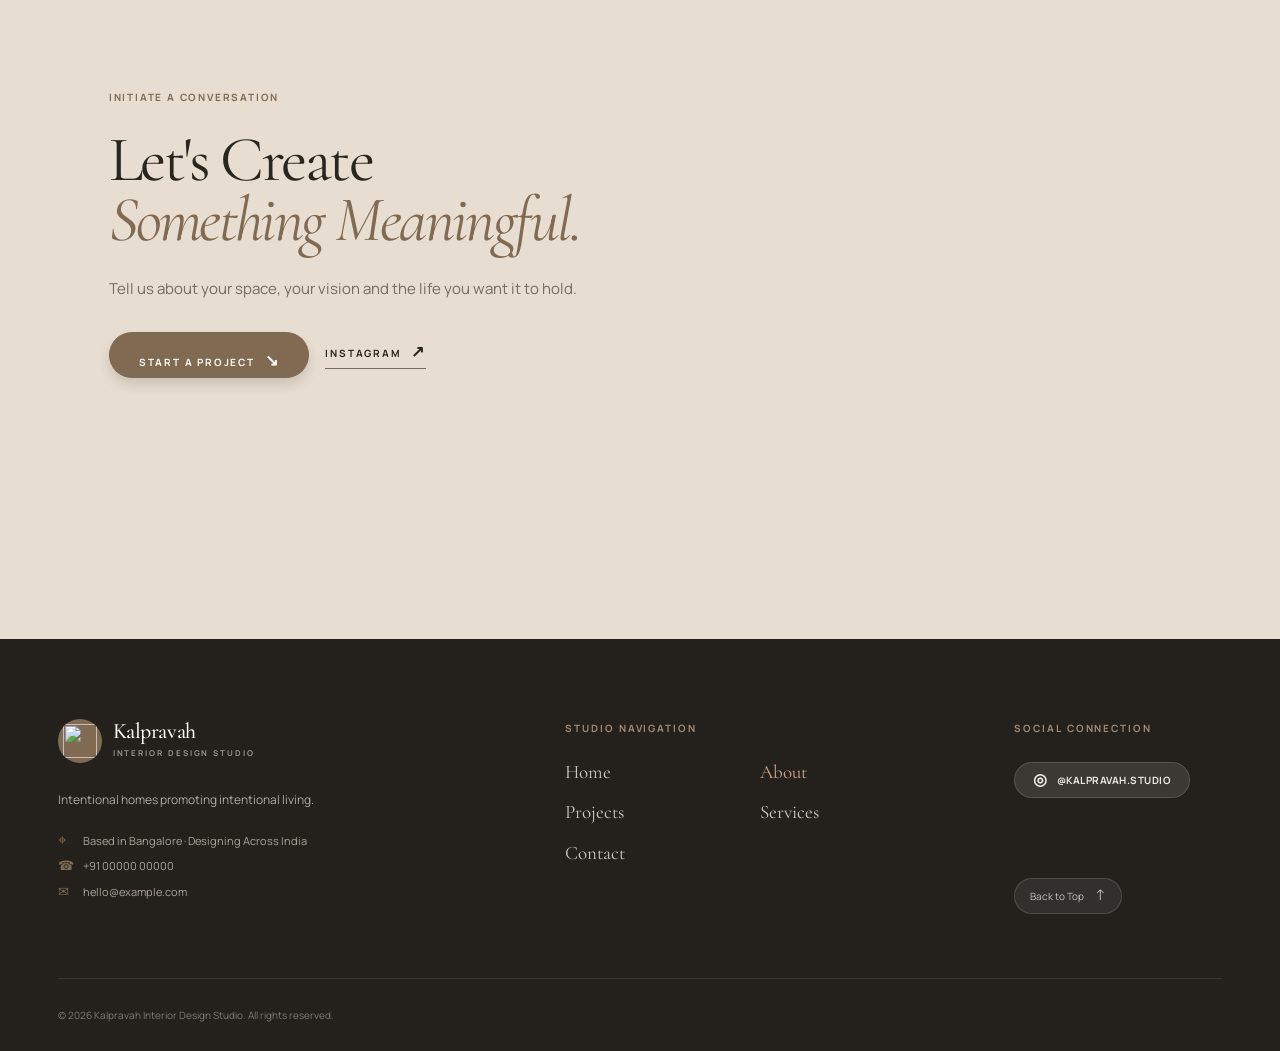
==== commit 3c34b895: "enhancements" ====
--- a/about/index.html
+++ b/about/index.html
@@ -70,6 +70,6 @@
 
       <section class="contact section-grid about-contact" id="contact"><div class="contact-copy reveal"><p class="section-kicker">INITIATE A CONVERSATION</p><h2>Let's Create<br /><em>Something Meaningful.</em></h2><p>Tell us about your space, your vision and the life you want it to hold.</p><div class="contact-actions"><a class="button button-solid" href="../contact/" data-open-project>START A PROJECT <span>↘</span></a><a href="../contact/">INSTAGRAM <span>↗</span></a></div></div><div class="contact-image reveal"><img src="https://kalpravah-ali.vercel.app/product/p4.jpg" alt="Kalpravah architectural room" /></div></section>
     </main>
-    <footer><div class="footer-top"><div class="footer-brand"><a class="brand" href="../"><span class="brand-mark"><img src="https://kalpravah-ali.vercel.app/logo-cream-transparent.png" alt="" /></span><span><strong>Kalpravah</strong><small>INTERIOR DESIGN STUDIO</small></span></a><p>Intentional homes promoting intentional living. Based in Bangalore · Designing Across India</p><a href="tel:+910000000000">+91 00000 00000</a><a href="mailto:hello@example.com">hello@example.com</a></div><div class="footer-nav"><p>STUDIO NAVIGATION</p><a href="../">Home</a><a href="./">About</a><a href="../projects/">Projects</a><a href="../services/">Services</a><a href="../contact/">Contact</a></div><div class="footer-social"><p>SOCIAL CONNECTION</p><a href="../contact/">@KALPRAVAH.STUDIO</a><button type="button" data-scroll="home">Back to Top <span>↑</span></button></div></div><div class="footer-bottom"><span>© 2026 Kalpravah Interior Design Studio. All rights reserved.</span><span>Lucknow · Saharanpur · Bangalore · Pan India</span></div></footer><div class="toast" role="status" aria-live="polite"></div><script src="../script.js"></script>
+    <footer><div class="footer-top"><div class="footer-brand"><a class="brand" href="../"><span class="brand-mark"><img src="https://kalpravah-ali.vercel.app/logo-cream-transparent.png" alt="" /></span><span><strong>Kalpravah</strong><small>INTERIOR DESIGN STUDIO</small></span></a><p>Intentional homes promoting intentional living.</p><div class="footer-contact-list"><span class="footer-location">Based in Bangalore · Designing Across India</span><span class="footer-phone">+91 00000 00000</span><span class="footer-email">hello@example.com</span></div></div><div class="footer-nav"><p>STUDIO NAVIGATION</p><nav class="footer-nav-links" aria-label="Footer navigation"><a href="../">Home</a><a href="./" aria-current="page">About</a><a href="../projects/">Projects</a><a href="../services/">Services</a><a href="../contact/">Contact</a></nav></div><div class="footer-social"><p>SOCIAL CONNECTION</p><a href="https://www.instagram.com/kalpravah.studio/" target="_blank" rel="noopener noreferrer">@KALPRAVAH.STUDIO</a><button type="button" data-scroll="home">Back to Top <span>↑</span></button></div></div><div class="footer-bottom"><span>© 2026 Kalpravah Interior Design Studio. All rights reserved.</span></div></footer><div class="toast" role="status" aria-live="polite"></div><script src="../script.js"></script>
   </body>
 </html>
--- a/styles.css
+++ b/styles.css
@@ -217,19 +217,29 @@
   .contact-image:hover img { transform: scale(1.04); }
 }
 
-footer { padding: 70px max(4.5vw, 24px) 22px; background: var(--dark); color: var(--ivory); }
-.footer-top { display: grid; grid-template-columns: 1.3fr .6fr .6fr; gap: 90px; max-width: 1310px; margin: auto; padding-bottom: 55px; }
+footer { padding: 80px max(4.5vw, 24px) 28px; background: var(--dark); color: var(--ivory); }
+.footer-top { display: grid; grid-template-columns: 1.17fr 1fr .6fr; gap: clamp(45px, 8vw, 130px); max-width: 1310px; margin: auto; padding-bottom: 64px; }
 footer .brand { color: var(--ivory); }
 footer .brand small { color: rgba(237,228,216,.6); }
-.footer-brand > p { max-width: 335px; margin: 23px 0 18px; color: rgba(237,228,216,.7); font-size: 12px; line-height: 1.7; }
-.footer-brand > a { display: block; margin-top: 7px; color: rgba(255,253,249,.83); font-size: 11px; }
-.footer-brand > .brand { display: inline-flex; margin-top: 0; }
-.footer-nav, .footer-social { display: grid; align-content: start; gap: 11px; }
-.footer-nav p, .footer-social p { margin: 3px 0 12px; color: rgba(237,228,216,.55); font-size: 9px; font-weight: 700; letter-spacing: .15em; }
-.footer-nav a, .footer-social a { color: rgba(255,253,249,.85); font-size: 11px; }
-.footer-social button { width: max-content; margin-top: 24px; border: 1px solid rgba(255,253,249,.18); border-radius: 99px; padding: 11px 16px; background: rgba(255,253,249,.05); color: var(--ivory); font-size: 9px; font-weight: 700; letter-spacing: .12em; }
-.footer-social button span { margin-left: 10px; font-size: 15px; }
-.footer-bottom { display: flex; justify-content: space-between; gap: 16px; max-width: 1310px; margin: auto; padding-top: 21px; border-top: 1px solid rgba(255,253,249,.1); color: rgba(237,228,216,.46); font-size: 9px; letter-spacing: .06em; }
+.footer-brand > .brand { display: inline-flex; }
+.footer-brand > p { max-width: 365px; margin: 27px 0 22px; color: rgba(237,228,216,.7); font-size: 12px; line-height: 1.7; }
+.footer-contact-list { display: grid; gap: 9px; }
+.footer-contact-list span { color: rgba(237,228,216,.68); font-size: 11px; line-height: 1.5; }
+.footer-contact-list span::before { display: inline-block; width: 25px; color: var(--taupe); font-size: 15px; line-height: 1; }
+.footer-contact-list .footer-location::before { content: "⌖"; }
+.footer-contact-list .footer-phone::before { content: "☎"; font-size: 13px; }
+.footer-contact-list .footer-email::before { content: "✉"; font-size: 13px; }
+.footer-nav, .footer-social { display: grid; align-content: start; }
+.footer-nav p, .footer-social p { margin: 2px 0 27px; color: #a38a75; font-size: 10px; font-weight: 700; letter-spacing: .19em; }
+.footer-nav-links { display: grid; grid-template-columns: repeat(2, minmax(90px, 1fr)); gap: 20px 42px; }
+.footer-nav a { width: max-content; color: rgba(255,253,249,.77); font: 400 19px/1.1 var(--serif); transition: color .2s ease; }
+.footer-nav a:hover, .footer-nav a[aria-current="page"] { color: #cba487; }
+.footer-social { justify-items: start; }
+.footer-social > a { display: inline-flex; align-items: center; gap: 9px; border: 1px solid rgba(255,253,249,.14); border-radius: 99px; padding: 10px 18px; background: rgba(255,253,249,.11); color: rgba(255,253,249,.9); font-size: 10px; font-weight: 700; letter-spacing: .05em; white-space: nowrap; }
+.footer-social > a::before { content: "◎"; font-size: 16px; line-height: .7; }
+.footer-social button { display: inline-flex; align-items: center; gap: 11px; margin-top: 80px; border: 1px solid rgba(255,253,249,.14); border-radius: 99px; padding: 10px 15px; background: rgba(255,253,249,.07); color: rgba(255,253,249,.7); font-size: 10px; }
+.footer-social button span { font-size: 15px; line-height: .7; }
+.footer-bottom { max-width: 1310px; margin: auto; border-top: 1px solid rgba(255,253,249,.1); padding-top: 29px; color: rgba(237,228,216,.46); font-size: 10px; line-height: 1.5; }
 .toast { position: fixed; z-index: 1000; bottom: 25px; left: 50%; max-width: calc(100% - 40px); padding: 13px 20px; border-radius: 99px; background: var(--ink); color: var(--ivory); font-size: 11px; opacity: 0; pointer-events: none; transform: translate(-50%, 30px); transition: .3s ease; }
 .toast.show { opacity: 1; transform: translate(-50%, 0); }
 .reveal { opacity: 0; transform: translateY(28px); transition: opacity .7s ease, transform .7s ease; }
@@ -399,6 +409,66 @@
 .case-detail-next-actions a { border-radius: 99px; padding: 16px 23px; background: var(--clay); font-size: 10px; font-weight: 700; letter-spacing: .08em; white-space: nowrap; }
 .case-detail-next-actions a:last-child { background: #38322d; }
 .standalone-services { padding-top: 50px; }
+.services-hero { border-bottom: 1px solid var(--line); }
+.services-hero-inner { max-width: 1440px; margin: auto; padding: 138px 32px 97px; }
+.services-hero .section-kicker::before, .services-page .services-intro .section-kicker::before, .services-craft .section-kicker::before, .services-faq .section-kicker::before { display: inline-block; width: 31px; height: 1px; margin: 0 12px 4px 0; background: var(--taupe); content: ""; }
+.services-hero h1 { max-width: 1100px; margin: 26px 0 26px; font: 400 clamp(68px, 7.7vw, 112px)/.88 var(--serif); letter-spacing: -.055em; }
+.services-hero h1 em { color: var(--taupe); }
+.services-hero-inner > p:last-child { max-width: 785px; margin: 0; color: var(--muted); font-size: clamp(15px, 1.25vw, 18px); line-height: 1.75; }
+.services-page .standalone-services { padding-top: 140px; padding-bottom: 140px; }
+.services-page .services-intro { grid-template-columns: minmax(0, 1.2fr) minmax(0, .8fr); gap: 18px 65px; margin-bottom: 78px; }
+.services-page .services-intro h2 { max-width: 740px; }
+.services-page .services-intro > p:not(.section-kicker) { max-width: 510px; font-size: 14px; }
+.services-page .services-grid { grid-template-columns: repeat(2, minmax(0, 1fr)); gap: 40px 48px; }
+.services-page .service-card { border: 1px solid var(--line); border-radius: 23px; background: var(--ivory); box-shadow: 0 5px 13px rgba(66,47,30,.04); }
+.services-page .service-card-image { position: relative; height: 315px; overflow: hidden; }
+.services-page .service-card-image img { width: 100%; height: 100%; aspect-ratio: auto; object-fit: cover; }
+.services-page .service-card:hover .service-card-image img { transform: scale(1.045); }
+.services-page .service-num { position: absolute; z-index: 1; top: 17px; left: 17px; margin: 0; border-radius: 99px; padding: 7px 13px; background: rgba(255,253,249,.92); color: var(--taupe); font: 700 10px/1 var(--sans); letter-spacing: .1em; }
+.services-page .service-body { padding: 30px 32px 32px; }
+.services-page .service-card h3 { min-height: 0; font-size: clamp(29px, 3vw, 39px); }
+.services-page .service-card > .service-body > p { min-height: 62px; margin: 16px 0 24px; font-size: 13px; line-height: 1.7; }
+.services-page .service-tags { gap: 10px 20px; margin: 0 0 24px; border-top: 1px solid var(--line); padding-top: 19px; color: var(--muted); font-size: 10px; font-weight: 500; letter-spacing: 0; }
+.services-page .service-tags span::before { margin-right: 8px; color: var(--clay); content: "•"; }
+.services-page .service-card button { margin-top: auto; padding: 15px 0 0; font-size: 10px; }
+.services-methodology { border-top: 1px solid var(--line); padding: 120px 32px 135px; }
+.services-methodology-inner { max-width: 1310px; margin: auto; }
+.services-methodology .services-intro { margin-bottom: 75px; }
+.methodology-layout { display: grid; grid-template-columns: minmax(0, .9fr) minmax(0, 1.2fr); gap: 30px; align-items: start; }
+.methodology-steps { display: grid; gap: 10px; }
+.methodology-step { display: grid; grid-template-columns: 34px minmax(0, 1fr) 18px; gap: 18px; align-items: center; width: 100%; border: 1px solid transparent; border-radius: 20px; padding: 23px 24px; background: transparent; color: var(--ink); text-align: left; transition: background .3s ease, border-color .3s ease, box-shadow .3s ease; }
+.methodology-step:hover, .methodology-step.is-active { border-color: #d7cbbb; background: #eee8df; box-shadow: 0 4px 10px rgba(53,37,24,.05); }
+.methodology-step > span:first-child { color: var(--taupe); font: 400 20px/1 var(--serif); }
+.methodology-step strong { display: block; font: 400 29px/1 var(--serif); }
+.methodology-step small { display: block; margin-top: 7px; color: var(--muted); font-size: 11px; line-height: 1.5; }
+.methodology-step > span:last-child { color: var(--taupe); font-size: 25px; }
+.methodology-detail { min-height: 500px; border: 1px solid var(--line); border-radius: 25px; padding: 55px 50px 42px; background: #f1ebe2; box-shadow: 0 14px 23px rgba(51,37,26,.1); }
+.methodology-detail-top { display: flex; align-items: center; justify-content: space-between; border-bottom: 1px solid #ded4c8; padding-bottom: 26px; }
+.methodology-detail-top > span { color: #c8b6a4; font: 400 53px/1 var(--serif); }
+.methodology-detail-top small { border-radius: 99px; padding: 6px 12px; background: var(--taupe); color: white; font-size: 9px; letter-spacing: .1em; }
+.methodology-detail h3 { margin: 32px 0 13px; font: 400 clamp(36px, 4vw, 52px)/1 var(--serif); }
+.methodology-detail > p { margin: 0 0 29px; color: var(--muted); font-size: 15px; line-height: 1.6; }
+.methodology-detail-note { border-radius: 13px; padding: 18px 20px; background: rgba(255,253,249,.55); }
+.methodology-detail-note span { color: var(--clay); font-size: 9px; font-weight: 700; letter-spacing: .1em; }
+.methodology-detail-note p { margin: 8px 0 0; color: var(--ink); font-size: 12px; line-height: 1.65; }
+.methodology-progress { display: flex; align-items: center; justify-content: space-between; margin-top: 31px; border-top: 1px solid #ded4c8; padding-top: 23px; }
+.methodology-progress > div { display: flex; gap: 7px; }
+.methodology-progress > div span { width: 8px; height: 7px; border-radius: 99px; background: #d6cbc0; transition: width .3s ease, background .3s ease; }
+.methodology-progress > div span.is-active { width: 31px; background: var(--clay); }
+.methodology-progress small { color: var(--muted); font-size: 11px; }
+.services-craft { padding: 0 32px 120px; }
+.services-craft-inner { display: grid; grid-template-columns: 1fr 1fr; max-width: 1310px; min-height: 650px; margin: auto; overflow: hidden; border-radius: 25px; }
+.services-craft-image img { width: 100%; height: 100%; object-fit: cover; }
+.services-craft-copy { padding: clamp(50px, 5vw, 82px); background: #a6755a; color: white; }
+.services-craft-copy .section-kicker { color: #f2d9ca; }
+.services-craft-copy .section-kicker::before { background: #f2d9ca; }
+.services-craft-copy h2 { margin: 27px 0 30px; font-size: clamp(52px, 5vw, 76px); }
+.services-craft-copy h2 em { color: #f5dfd0; }
+.services-craft-copy > p:not(.section-kicker) { max-width: 470px; color: #f3e5dc; font-size: 15px; line-height: 1.75; }
+.services-craft-pillars { display: grid; grid-template-columns: 1fr 1fr; gap: 12px; margin: 55px 0 35px; border-top: 1px solid rgba(255,255,255,.22); padding-top: 31px; }
+.services-craft-pillars span { border: 1px solid rgba(255,255,255,.24); border-radius: 10px; padding: 14px 16px; color: white; font-size: 10px; font-weight: 700; letter-spacing: .06em; }
+.services-craft .button-light { border: 1px solid white; border-radius: 99px; padding: 15px 24px; background: white; color: var(--ink); font-size: 10px; font-weight: 700; letter-spacing: .12em; }
+.services-faq { padding-top: 100px; }
 .service-note { display: grid; grid-template-columns: 1fr 1.15fr; gap: 45px 80px; align-items: end; padding: 130px max(4.5vw, 24px); background: rgba(237,228,216,.42); }
 .service-note > * { max-width: 610px; }
 .service-note h2 { grid-row: 2 / span 2; }
@@ -412,6 +482,31 @@
 .contact-details { display: grid; gap: 9px; margin-top: 45px; color: var(--taupe); font-size: 11px; font-weight: 700; letter-spacing: .08em; }
 .contact-details span { margin-top: 9px; color: var(--muted); font-weight: 500; }
 .enquiry { display: grid; grid-template-columns: .9fr 1.1fr; gap: 80px; padding: 125px max(9vw, 24px); border-top: 1px solid rgba(128,106,82,.12); background: rgba(237,228,216,.35); }
+.contact-page .contact-page-hero { display: block; min-height: 0; max-width: none; margin: 0; border-bottom: 1px solid var(--line); padding: 0; }
+.contact-page-hero-inner { max-width: 1440px; margin: auto; padding: 138px 32px 96px; }
+.contact-page-hero-inner .section-kicker::before { display: inline-block; width: 31px; height: 1px; margin: 0 12px 4px 0; background: var(--taupe); content: ""; }
+.contact-page-hero-inner h1 { margin: 24px 0 26px; font: 400 clamp(68px, 7.7vw, 112px)/.9 var(--serif); letter-spacing: -.055em; }
+.contact-page-hero-inner > p:last-child { max-width: 790px; margin: 0; color: var(--muted); font-size: clamp(15px, 1.25vw, 18px); line-height: 1.75; }
+.contact-enquiry { padding: 110px 32px 125px; }
+.contact-enquiry-inner { display: grid; grid-template-columns: minmax(0, .83fr) minmax(0, 1.17fr); gap: clamp(55px, 7vw, 105px); align-items: start; max-width: 1376px; margin: auto; }
+.contact-studio-details > h2 { margin: 14px 0 42px; font: 400 clamp(36px, 3.2vw, 48px)/1.05 var(--serif); letter-spacing: -.035em; }
+.contact-info-list { display: grid; gap: 26px; }
+.contact-info-item { display: grid; grid-template-columns: 44px minmax(0, 1fr); gap: 16px; align-items: start; }
+.contact-info-icon { display: grid; width: 43px; height: 43px; border-radius: 13px; place-items: center; background: #eee8df; color: var(--taupe); font-size: 25px; line-height: 1; }
+.contact-info-item h3 { margin: 2px 0 6px; font-size: 13px; font-weight: 700; }
+.contact-info-item p { margin: 0 0 5px; color: var(--muted); font-size: 12px; line-height: 1.5; }
+.contact-info-item button { border: 0; border-bottom: 1px solid var(--taupe); padding: 0 0 2px; background: transparent; color: var(--taupe); font-size: 12px; font-weight: 700; text-align: left; }
+.contact-practice-note { margin-top: 43px; border: 1px solid var(--line); border-radius: 20px; padding: 25px 26px; background: #f0e9df; }
+.contact-practice-note h3 { margin: 0 0 12px; font: 400 26px/1.1 var(--serif); }
+.contact-practice-note p { margin: 0; color: var(--muted); font-size: 12px; line-height: 1.75; }
+.contact-page .contact-form-panel { border-radius: 25px; padding: 42px 48px 48px; background: #f1ebe2; box-shadow: none; }
+.contact-form-heading { margin-bottom: 26px; border-bottom: 1px solid #ded4c8; padding-bottom: 22px; }
+.contact-form-heading h2 { margin: 0 0 4px; font: 400 clamp(28px, 2.7vw, 37px)/1.1 var(--serif); letter-spacing: -.02em; }
+.contact-form-heading p { margin: 0; color: var(--muted); font-size: 12px; }
+.contact-page .project-form-row-three { grid-template-columns: repeat(2, minmax(0, 1fr)); }
+.contact-page .project-form-row-three label:last-child { grid-column: 1 / -1; }
+.contact-page .project-form input, .contact-page .project-form select, .contact-page .project-form textarea { background: #f7f2eb; }
+.contact-page .project-form-submit { margin-top: 3px; }
 .project-form-host { min-width: 0; border: 1px solid var(--line); border-radius: 26px; padding: clamp(24px, 3vw, 42px); background: var(--paper); box-shadow: 0 18px 42px rgba(50,33,19,.07); }
 .project-form { display: grid; gap: 20px; }
 .project-form-row { display: grid; grid-template-columns: repeat(2, minmax(0, 1fr)); gap: 18px; }
@@ -605,10 +700,10 @@
   .contact-image { width: calc(100% - 50px); margin: auto; }
   .contact-image img { height: 420px; }
   footer { padding: 57px 24px 22px; }
-  .footer-top { grid-template-columns: 1fr; gap: 35px; padding-bottom: 40px; }
-  .footer-nav, .footer-social { gap: 10px; }
-  .footer-social button { margin-top: 10px; }
-  .footer-bottom { display: grid; gap: 7px; font-size: 8px; line-height: 1.5; }
+  .footer-top { grid-template-columns: 1fr; gap: 46px; padding-bottom: 50px; }
+  .footer-nav-links { max-width: 320px; }
+  .footer-social button { margin-top: 24px; }
+  .footer-bottom { font-size: 9px; }
   .page-hero, .contact-page-hero { grid-template-columns: 1fr; min-height: auto; padding: 48px 24px 86px; gap: 46px; }
   .page-hero h1, .contact-page-hero h1 { font-size: 58px; }
   .page-hero-image, .contact-page-image { width: calc(100% - 44px); min-height: 410px; margin: auto; border-radius: 200px 200px 0 0; }
@@ -666,6 +761,64 @@
   .project-form-submit { font-size: 10px; letter-spacing: .12em; }
 }
 
+@media (max-width: 980px) {
+  .services-page .services-intro { grid-template-columns: 1fr 1fr; gap: 25px; }
+  .services-page .services-grid { gap: 24px; }
+  .services-page .service-card-image { height: 250px; }
+  .services-page .service-body { padding: 25px; }
+  .methodology-layout { gap: 18px; }
+  .methodology-step { gap: 10px; padding: 18px; }
+  .methodology-step strong { font-size: 24px; }
+  .methodology-detail { padding: 35px 30px; }
+  .services-craft-inner { min-height: 550px; }
+  .services-craft-copy { padding: 48px 38px; }
+  .services-craft-pillars { margin-top: 28px; }
+}
+
+@media (max-width: 700px) {
+  .services-hero-inner { padding: 100px 24px 86px; }
+  .services-hero h1 { font-size: clamp(56px, 13vw, 80px); }
+  .services-hero-inner > p:last-child { font-size: 14px; }
+  .services-page .standalone-services { padding: 85px 24px 95px; }
+  .services-page .services-intro { display: block; margin-bottom: 40px; }
+  .services-page .services-intro h2 { margin: 18px 0 22px; font-size: clamp(48px, 12vw, 68px); }
+  .services-page .services-intro > p:not(.section-kicker) { max-width: 100%; font-size: 13px; }
+  .services-page .services-grid { grid-template-columns: 1fr; gap: 24px; }
+  .services-page .service-card { display: flex; }
+  .services-page .service-card-image { height: 235px; }
+  .services-page .service-body { padding: 25px; }
+  .services-page .service-card > .service-body > p { min-height: 0; }
+  .services-page .service-tags { display: grid; }
+  .services-methodology { padding: 85px 24px 100px; }
+  .services-methodology .services-intro { margin-bottom: 42px; }
+  .methodology-layout { grid-template-columns: 1fr; gap: 32px; }
+  .methodology-detail { min-height: 0; }
+  .services-craft { padding: 0 24px 90px; }
+  .services-craft-inner { grid-template-columns: 1fr; }
+  .services-craft-image { height: 320px; }
+  .services-craft-copy { padding: 42px 30px; }
+  .services-craft-copy h2 { font-size: 52px; }
+  .services-craft-pillars { margin: 35px 0 28px; }
+  .services-craft-pillars span { padding: 11px; font-size: 8px; }
+}
+
+@media (max-width: 980px) {
+  .contact-enquiry-inner { gap: 35px; grid-template-columns: minmax(0, .85fr) minmax(0, 1.15fr); }
+  .contact-page .contact-form-panel { padding: 30px; }
+}
+
+@media (max-width: 700px) {
+  .contact-page-hero-inner { padding: 100px 24px 86px; }
+  .contact-page-hero-inner h1 { font-size: clamp(62px, 14vw, 82px); }
+  .contact-page-hero-inner > p:last-child { font-size: 14px; }
+  .contact-enquiry { padding: 82px 24px 100px; }
+  .contact-enquiry-inner { grid-template-columns: 1fr; gap: 58px; }
+  .contact-studio-details > h2 { font-size: 38px; }
+  .contact-page .contact-form-panel { padding: 25px 21px 28px; }
+  .contact-page .project-form-row-three { grid-template-columns: 1fr; }
+  .contact-page .project-form-row-three label:last-child { grid-column: auto; }
+}
+
 @media (prefers-reduced-motion: reduce) {
   *, *::before, *::after { scroll-behavior: auto !important; animation-duration: .01ms !important; transition-duration: .01ms !important; }
 }
